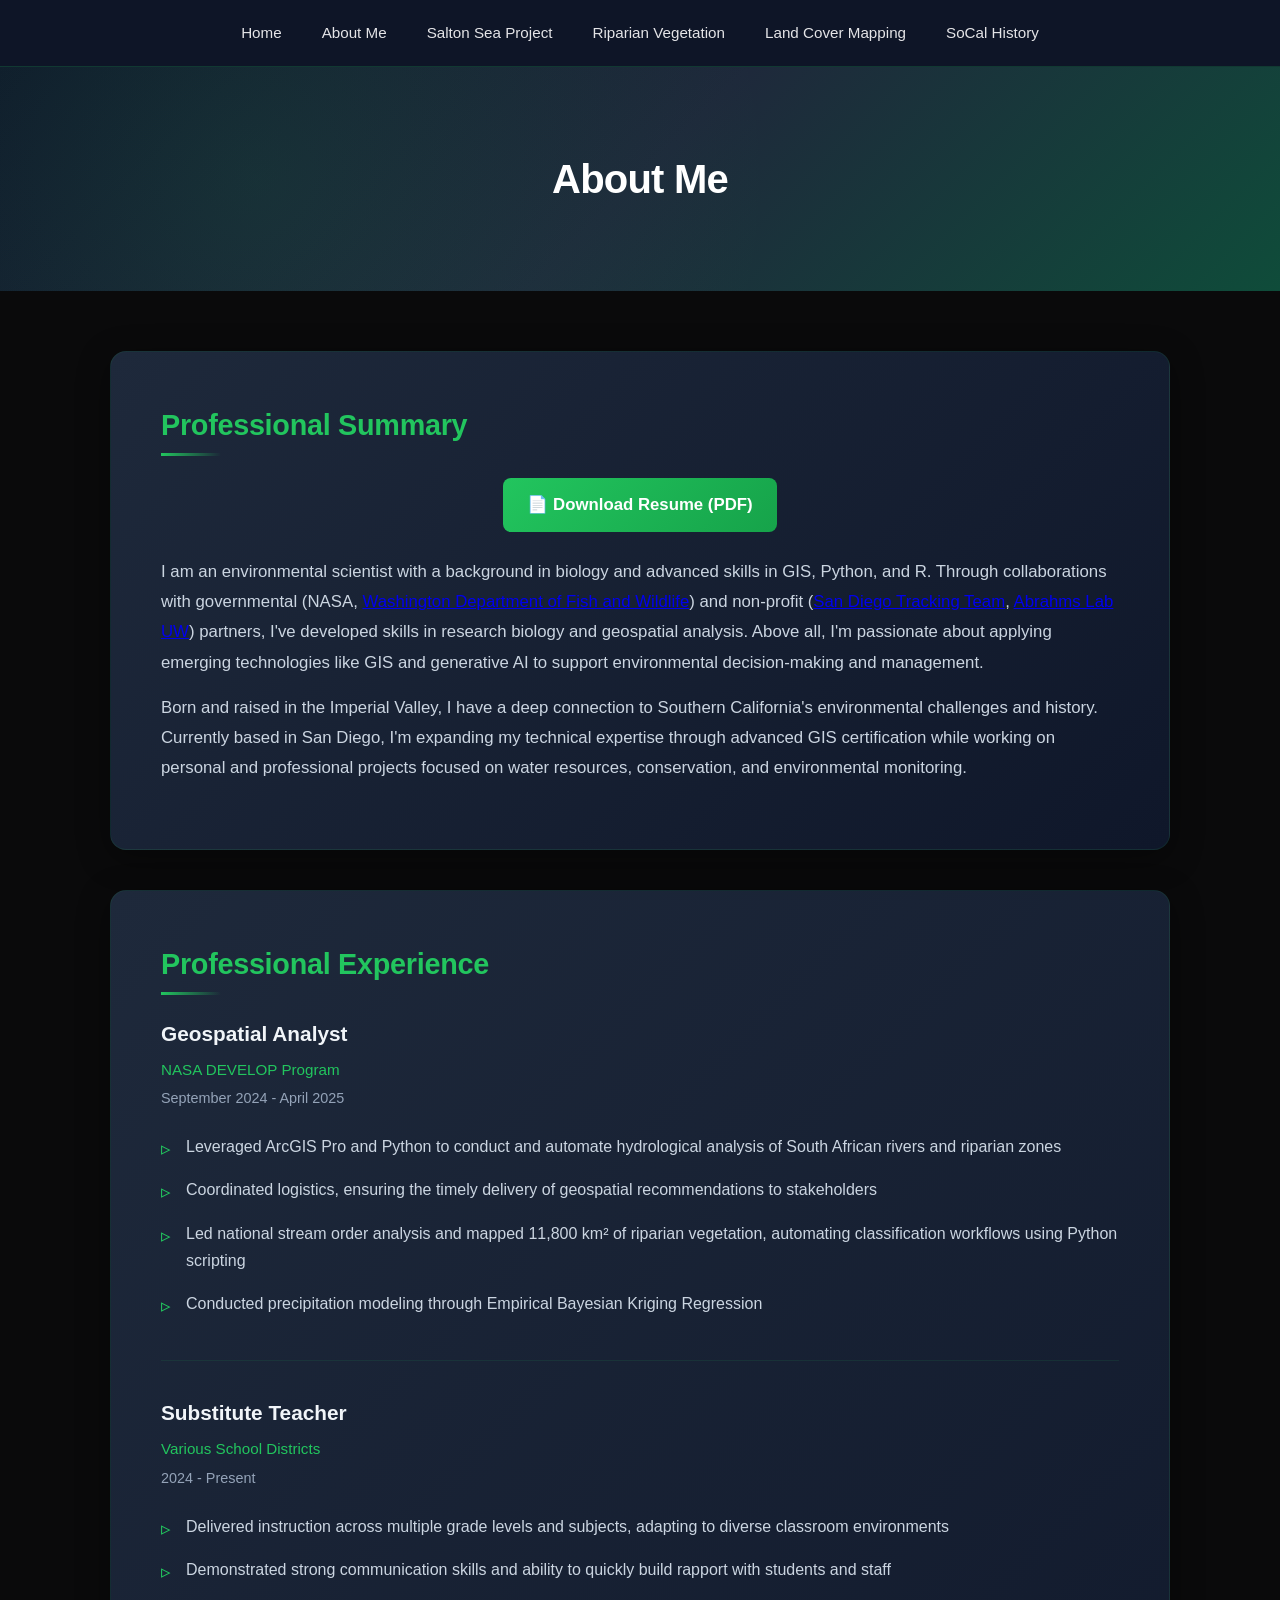
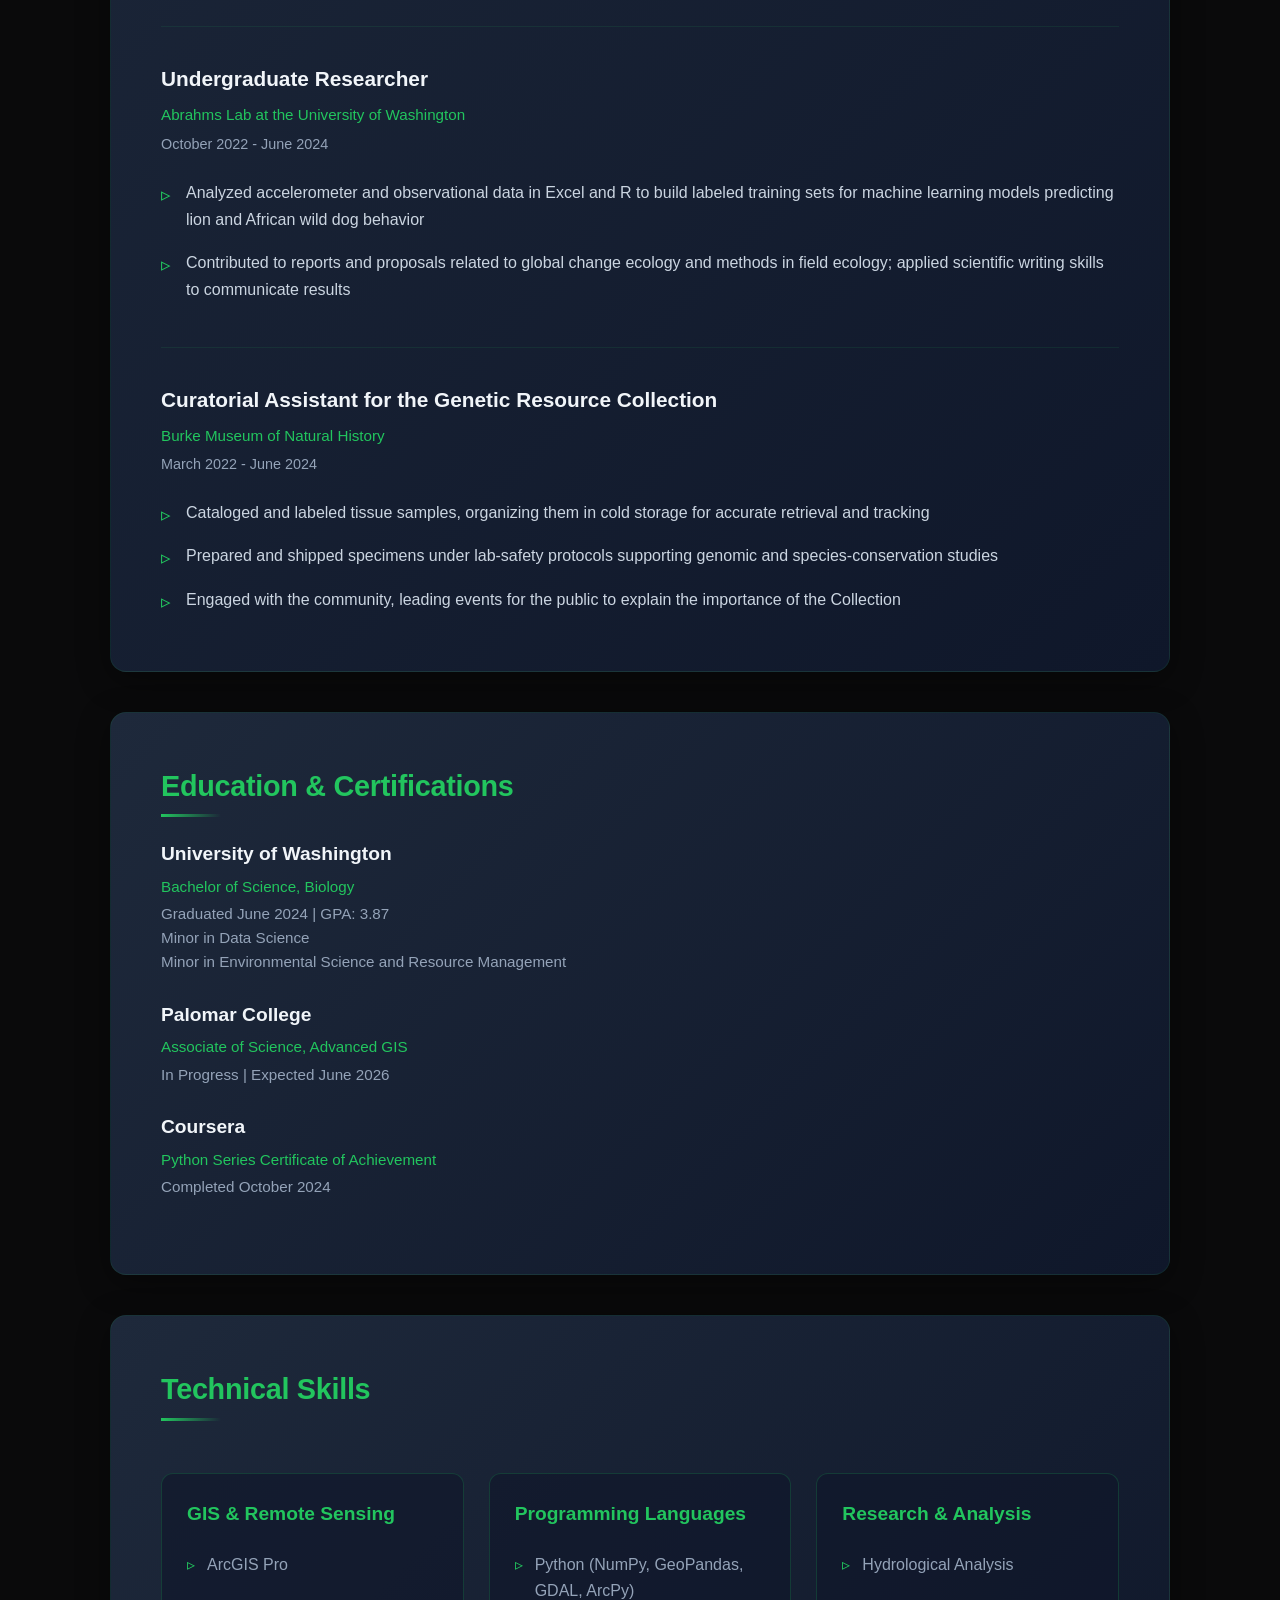
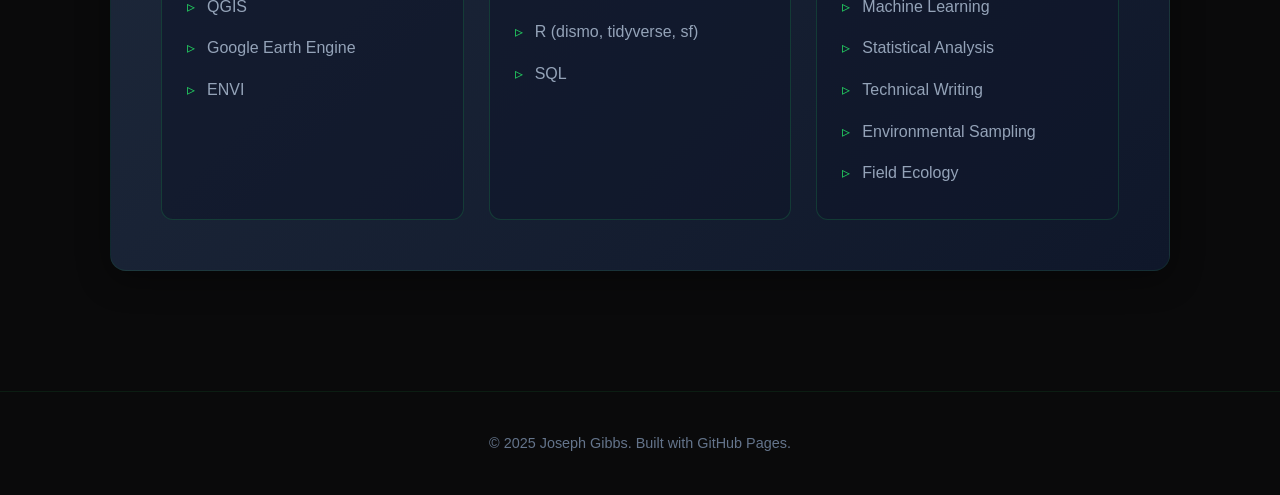
==== about.html @ f71d2dc6 "Update about.html" ====
<!DOCTYPE html>
<html lang="en">
<head>
    <meta charset="UTF-8">
    <meta name="viewport" content="width=device-width, initial-scale=1.0">
    <title>About - Joseph Gibbs</title>
    <style>
        * {
            margin: 0;
            padding: 0;
            box-sizing: border-box;
        }
        
        body {
            font-family: 'Inter', -apple-system, BlinkMacSystemFont, 'Segoe UI', Roboto, sans-serif;
            line-height: 1.6;
            color: #e4e4e7;
            background: #0a0a0b;
        }
        
        nav {
            background: rgba(15, 23, 42, 0.95);
            backdrop-filter: blur(10px);
            padding: 20px 0;
            position: sticky;
            top: 0;
            z-index: 100;
            border-bottom: 1px solid rgba(34, 197, 94, 0.2);
        }
        
        nav ul {
            list-style: none;
            display: flex;
            justify-content: center;
            flex-wrap: wrap;
            gap: 40px;
            padding: 0 20px;
        }
        
        nav a {
            color: #e4e4e7;
            text-decoration: none;
            font-weight: 500;
            font-size: 0.95em;
            transition: all 0.3s ease;
            position: relative;
        }
        
        nav a::after {
            content: '';
            position: absolute;
            bottom: -5px;
            left: 0;
            width: 0;
            height: 2px;
            background: #22c55e;
            transition: width 0.3s ease;
        }
        
        nav a:hover {
            color: #22c55e;
        }
        
        nav a:hover::after {
            width: 100%;
        }
        
        .page-header {
            background: linear-gradient(135deg, #0f172a 0%, #1e293b 50%, #0f4c3a 100%);
            color: white;
            padding: 80px 20px;
            text-align: center;
            position: relative;
            overflow: hidden;
        }
        
        .page-header::before {
            content: '';
            position: absolute;
            top: 0;
            left: 0;
            right: 0;
            bottom: 0;
            background: radial-gradient(circle at 20% 50%, rgba(34, 197, 94, 0.1) 0%, transparent 50%);
        }
        
        .page-header h1 {
            font-size: 2.5em;
            position: relative;
            font-weight: 700;
            letter-spacing: -0.02em;
        }
        
        .container {
            max-width: 1100px;
            margin: 0 auto;
            padding: 20px;
        }
        
        section {
            background: linear-gradient(135deg, #1e293b 0%, #0f172a 100%);
            margin: 40px 0;
            padding: 50px;
            border-radius: 16px;
            border: 1px solid rgba(34, 197, 94, 0.1);
            box-shadow: 0 8px 32px rgba(0, 0, 0, 0.4);
        }
        
        h2 {
            color: #22c55e;
            margin-bottom: 30px;
            font-size: 1.8em;
            font-weight: 700;
            letter-spacing: -0.01em;
            position: relative;
            display: inline-block;
        }
        
        h2::after {
            content: '';
            position: absolute;
            bottom: -8px;
            left: 0;
            width: 60px;
            height: 3px;
            background: linear-gradient(90deg, #22c55e, transparent);
        }
        
        section p {
            color: #cbd5e1;
            line-height: 1.8;
            font-size: 1.05em;
            margin-bottom: 15px;
        }
        
        .experience-item {
            margin-bottom: 35px;
            padding-bottom: 35px;
            border-bottom: 1px solid rgba(34, 197, 94, 0.1);
        }
        
        .experience-item:last-child {
            border-bottom: none;
            margin-bottom: 0;
            padding-bottom: 0;
        }
        
        .experience-item h3 {
            color: #f1f5f9;
            font-size: 1.3em;
            margin-bottom: 8px;
        }
        
        .experience-meta {
            color: #22c55e;
            font-size: 0.95em;
            margin-bottom: 5px;
            font-weight: 500;
        }
        
        .experience-date {
            color: #94a3b8;
            font-size: 0.9em;
            margin-bottom: 15px;
        }
        
        .experience-item ul {
            list-style: none;
            padding-left: 0;
        }
        
        .experience-item li {
            color: #cbd5e1;
            padding: 8px 0;
            padding-left: 25px;
            position: relative;
            line-height: 1.7;
        }
        
        .experience-item li::before {
            content: '▹';
            position: absolute;
            left: 0;
            color: #22c55e;
            font-size: 1.2em;
        }
        
        .skills-grid {
            display: grid;
            grid-template-columns: repeat(auto-fit, minmax(280px, 1fr));
            gap: 25px;
            margin-top: 30px;
        }
        
        .skill-category {
            background: rgba(15, 23, 42, 0.6);
            padding: 25px;
            border-radius: 12px;
            border: 1px solid rgba(34, 197, 94, 0.2);
            transition: all 0.3s ease;
        }
        
        .skill-category:hover {
            transform: translateY(-5px);
            border-color: rgba(34, 197, 94, 0.5);
            box-shadow: 0 8px 24px rgba(34, 197, 94, 0.15);
        }
        
        .skill-category h3 {
            color: #22c55e;
            margin-bottom: 15px;
            font-size: 1.2em;
            font-weight: 600;
        }
        
        .skill-category ul {
            list-style: none;
            padding-left: 0;
        }
        
        .skill-category li {
            padding: 8px 0;
            color: #94a3b8;
            position: relative;
            padding-left: 20px;
        }
        
        .skill-category li::before {
            content: '▹';
            position: absolute;
            left: 0;
            color: #22c55e;
        }
        
        .education-item {
            margin-bottom: 25px;
        }
        
        .education-item h3 {
            color: #f1f5f9;
            font-size: 1.2em;
            margin-bottom: 5px;
        }
        
        .education-meta {
            color: #22c55e;
            font-size: 0.95em;
            margin-bottom: 3px;
        }
        
        .education-details {
            color: #94a3b8;
            font-size: 0.95em;
            line-height: 1.6;
        }
        
        footer {
            text-align: center;
            padding: 40px;
            color: #64748b;
            font-size: 0.9em;
            border-top: 1px solid rgba(34, 197, 94, 0.1);
            margin-top: 60px;
        }
        
        @media (max-width: 768px) {
            .page-header h1 {
                font-size: 2em;
            }
            
            section {
                padding: 30px 25px;
            }
            
            .skills-grid {
                grid-template-columns: 1fr;
            }
            
            nav ul {
                gap: 20px;
            }
        }
    </style>
</head>
<body>
    <nav>
        <ul>
            <li><a href="index.html">Home</a></li>
            <li><a href="about.html">About Me</a></li>
            <li><a href="salton-sea.html">Salton Sea Project</a></li>
            <li><a href="riparian-vegetation.html">Riparian Vegetation</a></li>
            <li><a href="land-cover.html">Land Cover Mapping</a></li>
            <li><a href="socal-history.html">SoCal History</a></li>
        </ul>
    </nav>

    <div class="page-header">
        <h1>About Me</h1>
    </div>

    <div class="container">
      <section id="bio">
    <h2>Professional Summary</h2>
    <p style="text-align: center; margin-bottom: 25px;">
        <a href="JG_resume.pdf" download style="display: inline-flex; align-items: center; gap: 8px; background: linear-gradient(135deg, #22c55e, #16a34a); color: white; padding: 12px 24px; text-decoration: none; border-radius: 8px; font-weight: 600; transition: all 0.3s ease;">📄 Download Resume (PDF)</a>
    </p>
    <p>I am an environmental scientist with a background in biology and advanced skills in GIS, Python, and R. Through collaborations with governmental (NASA, <a href="https://wdfw.wa.gov/hunting/management/predator-prey-study" target="_blank">Washington Department of Fish and Wildlife</a>) and non-profit (<a href="https://www.sdtt.org/" target="_blank">San Diego Tracking Team</a>, <a href="https://www.abrahmslab.com/home" target="_blank">Abrahms Lab UW</a>) partners, I've developed skills in research biology and geospatial analysis. Above all, I'm passionate about applying emerging technologies like GIS and generative AI to support environmental decision-making and management.</p>
            <p>Born and raised in the Imperial Valley, I have a deep connection to Southern California's environmental challenges and history. Currently based in San Diego, I'm expanding my technical expertise through advanced GIS certification while working on personal and professional projects focused on water resources, conservation, and environmental monitoring.</p>
        </section>

        <section id="experience">
            <h2>Professional Experience</h2>
            
            <div class="experience-item">
                <h3>Geospatial Analyst</h3>
                <div class="experience-meta">NASA DEVELOP Program</div>
                <div class="experience-date">September 2024 - April 2025</div>
                <ul>
                    <li>Leveraged ArcGIS Pro and Python to conduct and automate hydrological analysis of South African rivers and riparian zones</li>
                    <li>Coordinated logistics, ensuring the timely delivery of geospatial recommendations to stakeholders</li>
                    <li>Led national stream order analysis and mapped 11,800 km² of riparian vegetation, automating classification workflows using Python scripting</li>
                    <li>Conducted precipitation modeling through Empirical Bayesian Kriging Regression</li>
                </ul>
            </div>

            <div class="experience-item">
                <h3>Substitute Teacher</h3>
                <div class="experience-meta">Various School Districts</div>
                <div class="experience-date">2024 - Present</div>
                <ul>
                    <li>Delivered instruction across multiple grade levels and subjects, adapting to diverse classroom environments</li>
                    <li>Demonstrated strong communication skills and ability to quickly build rapport with students and staff</li>
                </ul>
            </div>

            <div class="experience-item">
                <h3>Undergraduate Researcher</h3>
                <div class="experience-meta">Abrahms Lab at the University of Washington</div>
                <div class="experience-date">October 2022 - June 2024</div>
                <ul>
                    <li>Analyzed accelerometer and observational data in Excel and R to build labeled training sets for machine learning models predicting lion and African wild dog behavior</li>
                    <li>Contributed to reports and proposals related to global change ecology and methods in field ecology; applied scientific writing skills to communicate results</li>
                </ul>
            </div>

            <div class="experience-item">
                <h3>Curatorial Assistant for the Genetic Resource Collection</h3>
                <div class="experience-meta">Burke Museum of Natural History</div>
                <div class="experience-date">March 2022 - June 2024</div>
                <ul>
                    <li>Cataloged and labeled tissue samples, organizing them in cold storage for accurate retrieval and tracking</li>
                    <li>Prepared and shipped specimens under lab-safety protocols supporting genomic and species-conservation studies</li>
                    <li>Engaged with the community, leading events for the public to explain the importance of the Collection</li>
                </ul>
            </div>
        </section>

        <section id="education">
            <h2>Education & Certifications</h2>
            
            <div class="education-item">
                <h3>University of Washington</h3>
                <div class="education-meta">Bachelor of Science, Biology</div>
                <div class="education-details">Graduated June 2024 | GPA: 3.87<br>
                Minor in Data Science<br>
                Minor in Environmental Science and Resource Management</div>
            </div>

            <div class="education-item">
                <h3>Palomar College</h3>
                <div class="education-meta">Associate of Science, Advanced GIS</div>
                <div class="education-details">In Progress | Expected June 2026</div>
            </div>

            <div class="education-item">
                <h3>Coursera</h3>
                <div class="education-meta">Python Series Certificate of Achievement</div>
                <div class="education-details">Completed October 2024</div>
            </div>
        </section>

        <section id="skills">
            <h2>Technical Skills</h2>
            <div class="skills-grid">
                <div class="skill-category">
                    <h3>GIS & Remote Sensing</h3>
                    <ul>
                        <li>ArcGIS Pro</li>
                        <li>QGIS</li>
                        <li>Google Earth Engine</li>
                        <li>ENVI</li>
                    </ul>
                </div>
                <div class="skill-category">
                    <h3>Programming Languages</h3>
                    <ul>
                        <li>Python (NumPy, GeoPandas, GDAL, ArcPy)</li>
                        <li>R (dismo, tidyverse, sf)</li>
                        <li>SQL</li>
                    </ul>
                </div>
                <div class="skill-category">
                    <h3>Research & Analysis</h3>
                    <ul>
                        <li>Hydrological Analysis</li>
                        <li>Machine Learning</li>
                        <li>Statistical Analysis</li>
                        <li>Technical Writing</li>
                        <li>Environmental Sampling</li>
                        <li>Field Ecology</li>
                    </ul>
                </div>
            </div>
        </section>
    </div>

    <footer>
        <p>&copy; 2025 Joseph Gibbs. Built with GitHub Pages.</p>
    </footer>
</body>
</html>
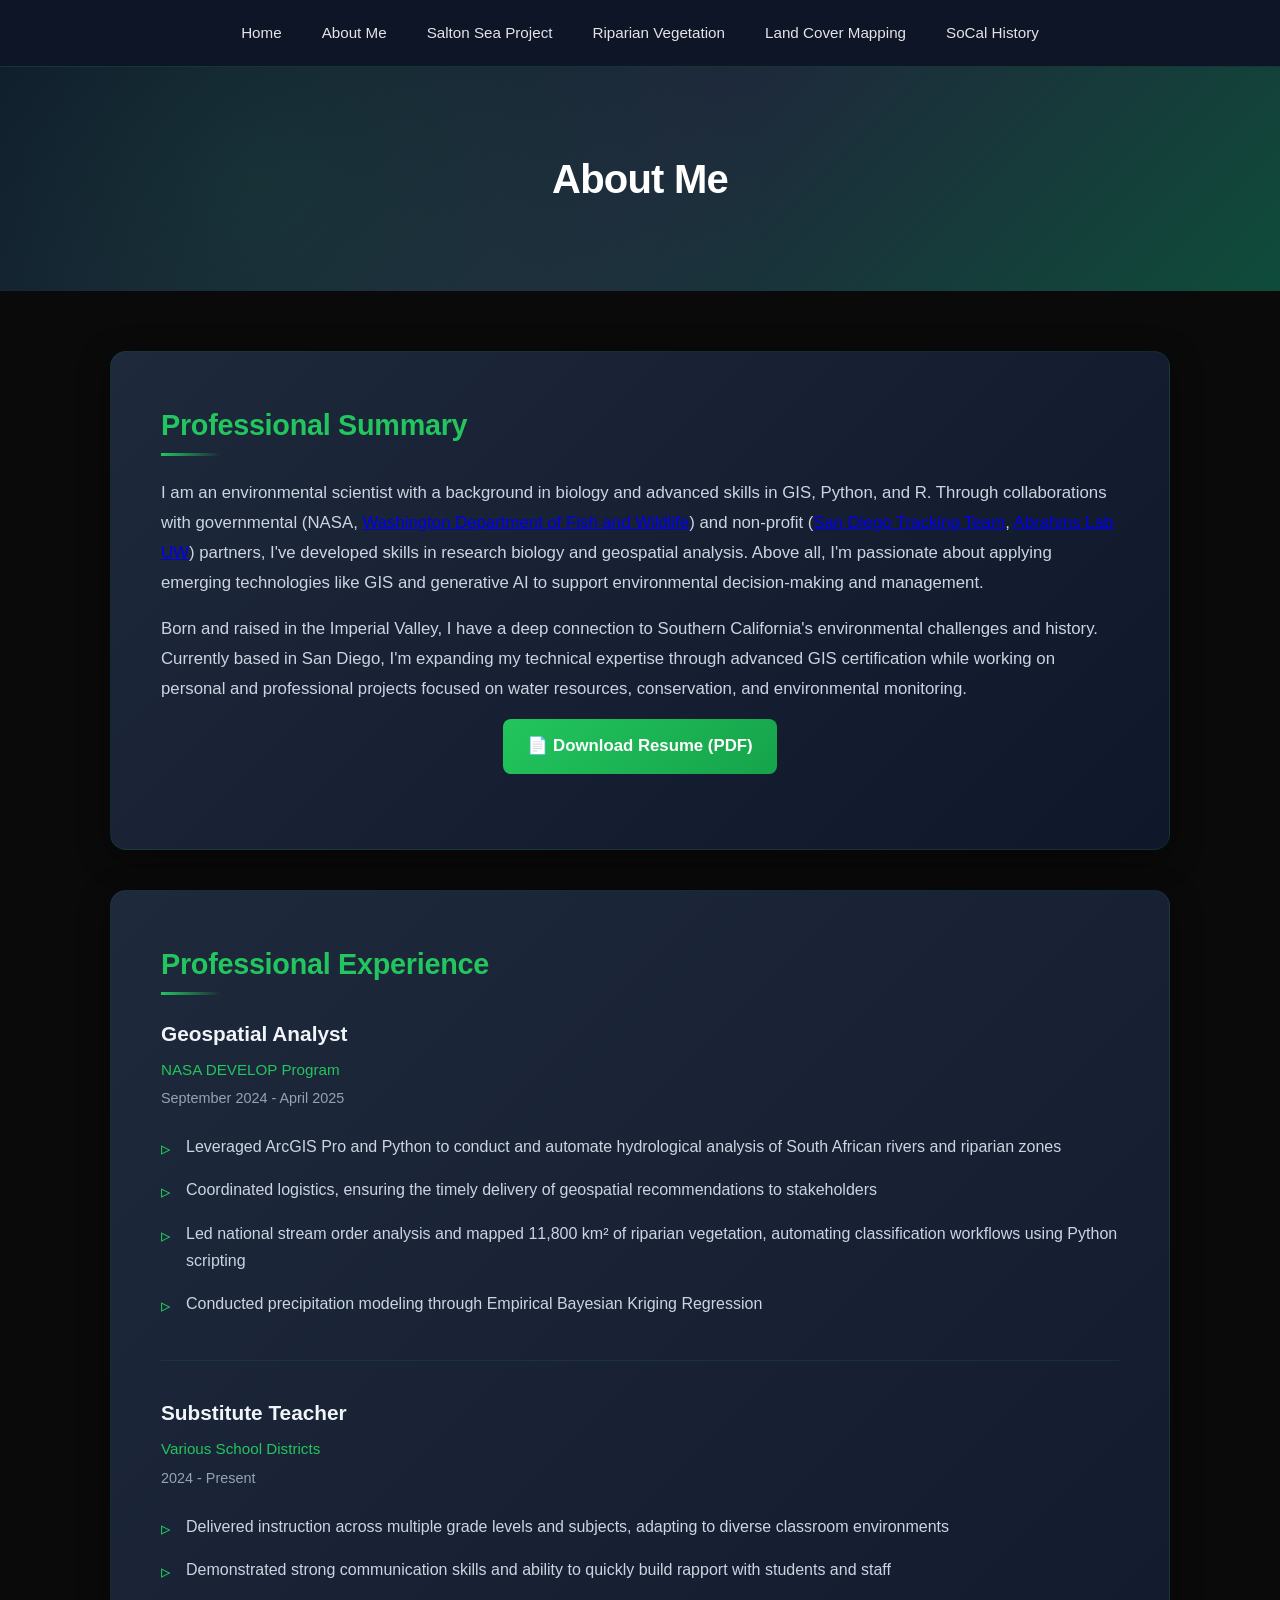
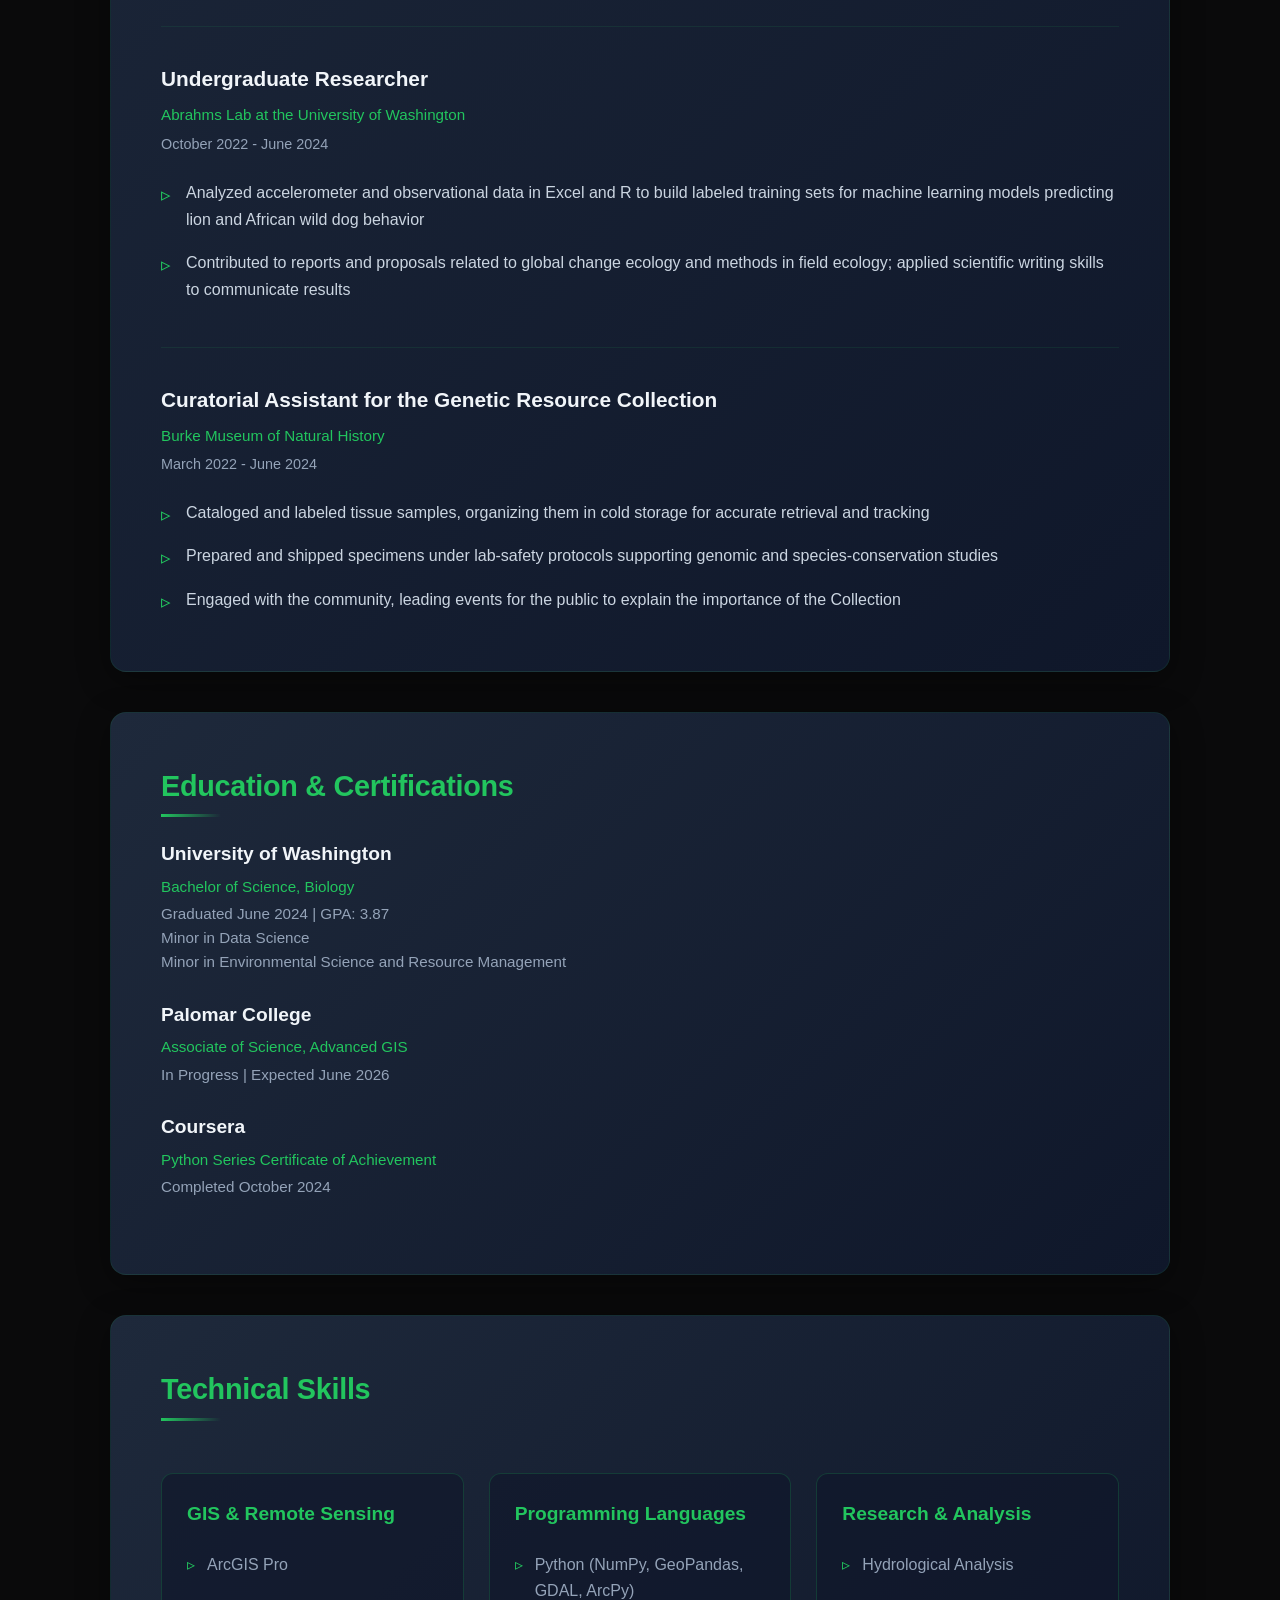
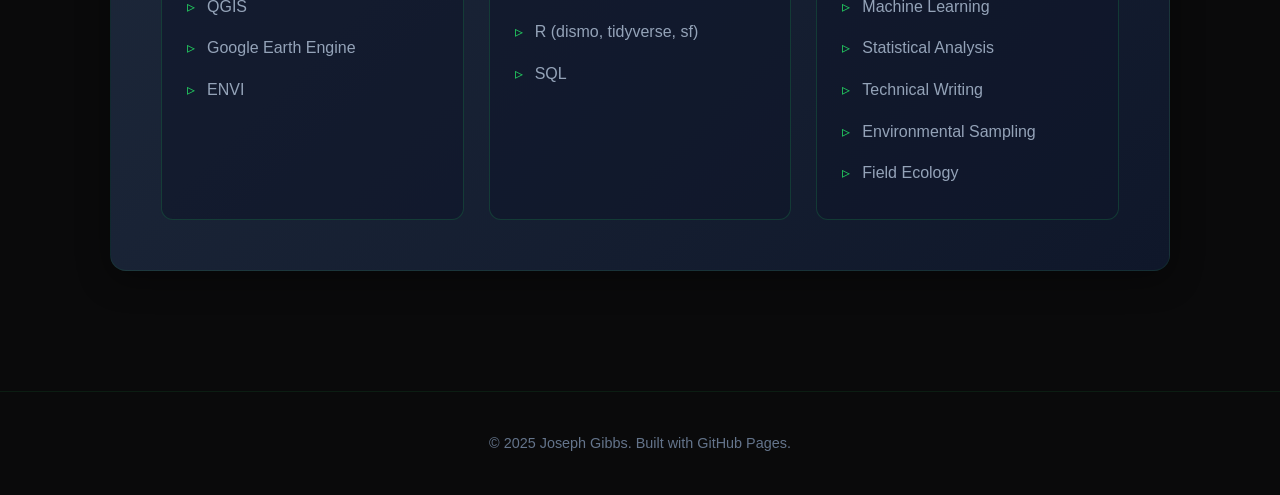
==== commit 285e9ea6: "Update about.html" ====
--- a/about.html
+++ b/about.html
@@ -301,12 +301,13 @@
     <div class="container">
       <section id="bio">
     <h2>Professional Summary</h2>
+    <p>I am an environmental scientist with a background in biology and advanced skills in GIS, Python, and R. Through collaborations with governmental (NASA, <a href="https://wdfw.wa.gov/hunting/management/predator-prey-study" target="_blank">Washington Department of Fish and Wildlife</a>) and non-profit (<a href="https://www.sdtt.org/" target="_blank">San Diego Tracking Team</a>, <a href="https://www.abrahmslab.com/home" target="_blank">Abrahms Lab UW</a>) partners, I've developed skills in research biology and geospatial analysis. Above all, I'm passionate about applying emerging technologies like GIS and generative AI to support environmental decision-making and management.</p>
+            <p>Born and raised in the Imperial Valley, I have a deep connection to Southern California's environmental challenges and history. Currently based in San Diego, I'm expanding my technical expertise through advanced GIS certification while working on personal and professional projects focused on water resources, conservation, and environmental monitoring.</p>
     <p style="text-align: center; margin-bottom: 25px;">
         <a href="JG_resume.pdf" download style="display: inline-flex; align-items: center; gap: 8px; background: linear-gradient(135deg, #22c55e, #16a34a); color: white; padding: 12px 24px; text-decoration: none; border-radius: 8px; font-weight: 600; transition: all 0.3s ease;">📄 Download Resume (PDF)</a>
-    </p>
-    <p>I am an environmental scientist with a background in biology and advanced skills in GIS, Python, and R. Through collaborations with governmental (NASA, <a href="https://wdfw.wa.gov/hunting/management/predator-prey-study" target="_blank">Washington Department of Fish and Wildlife</a>) and non-profit (<a href="https://www.sdtt.org/" target="_blank">San Diego Tracking Team</a>, <a href="https://www.abrahmslab.com/home" target="_blank">Abrahms Lab UW</a>) partners, I've developed skills in research biology and geospatial analysis. Above all, I'm passionate about applying emerging technologies like GIS and generative AI to support environmental decision-making and management.</p>
-            <p>Born and raised in the Imperial Valley, I have a deep connection to Southern California's environmental challenges and history. Currently based in San Diego, I'm expanding my technical expertise through advanced GIS certification while working on personal and professional projects focused on water resources, conservation, and environmental monitoring.</p>
-        </section>
+    </p>  
+      
+      </section>
 
         <section id="experience">
             <h2>Professional Experience</h2>
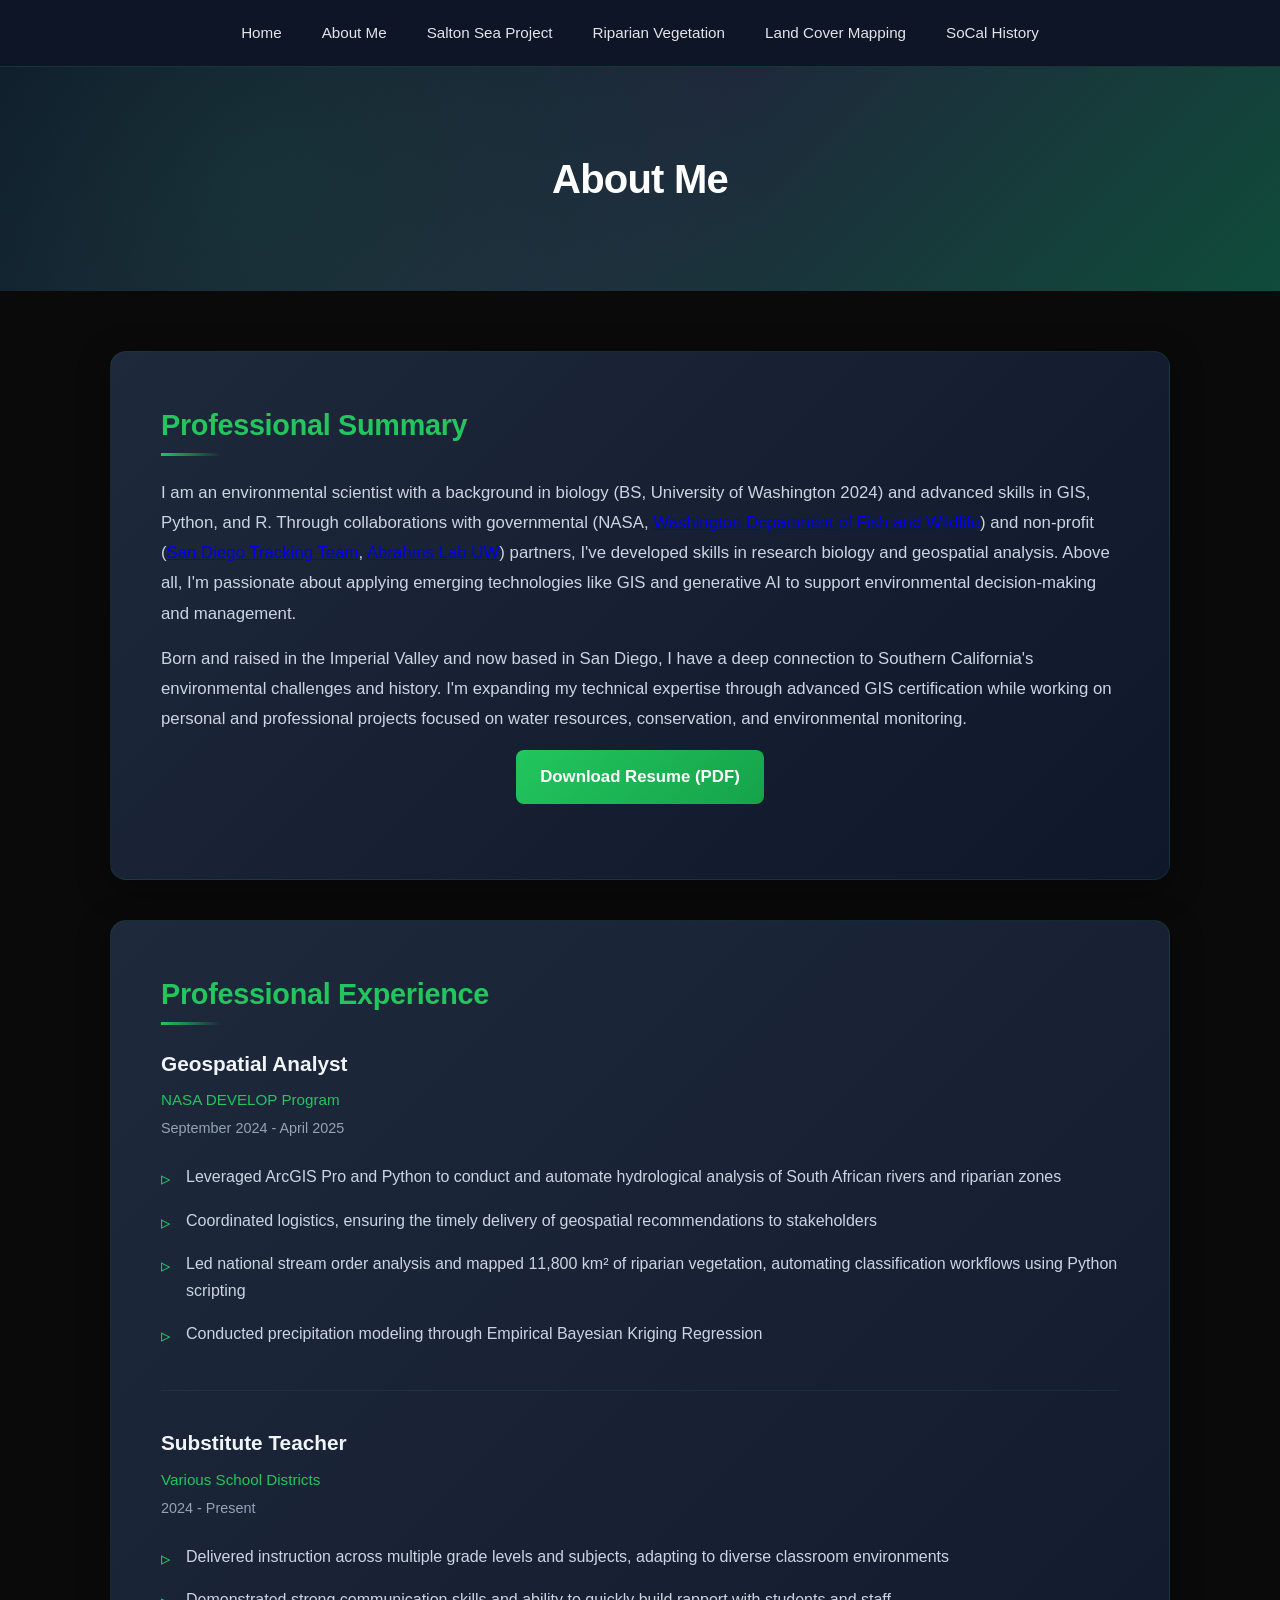
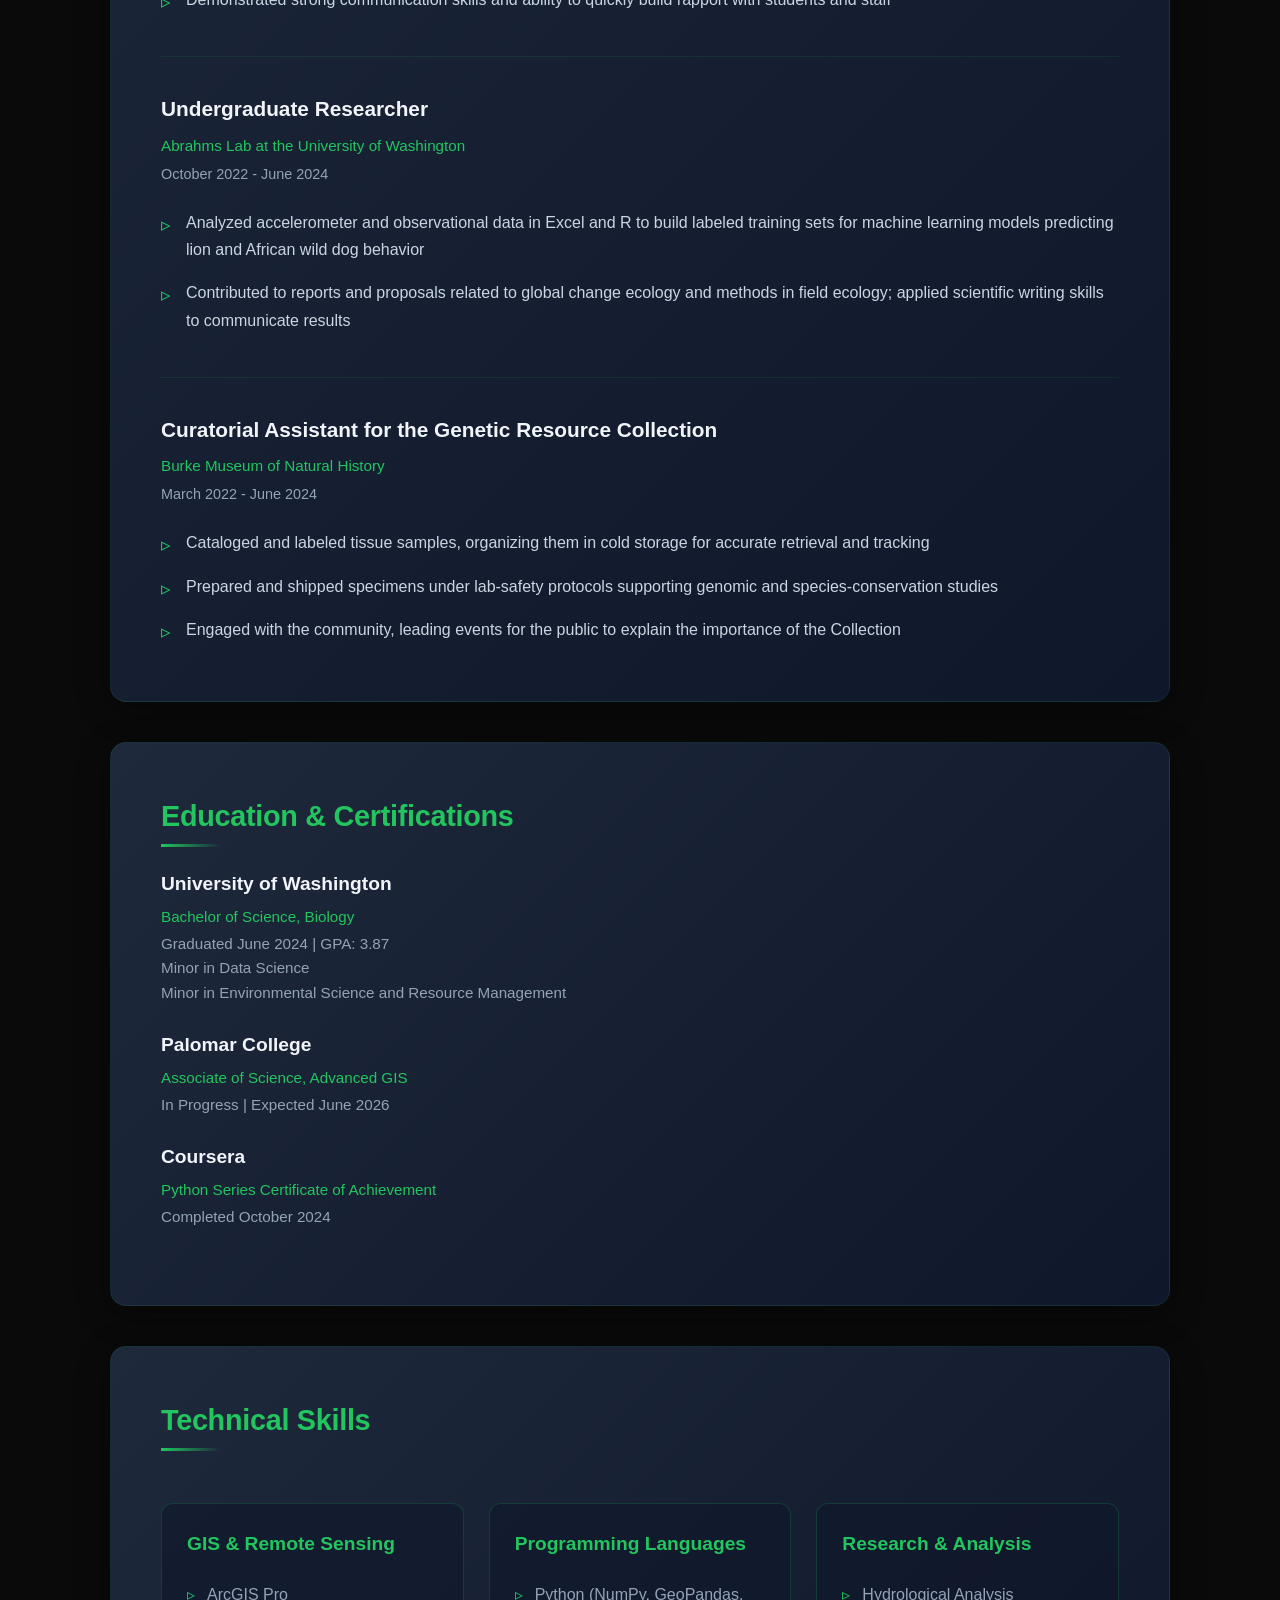
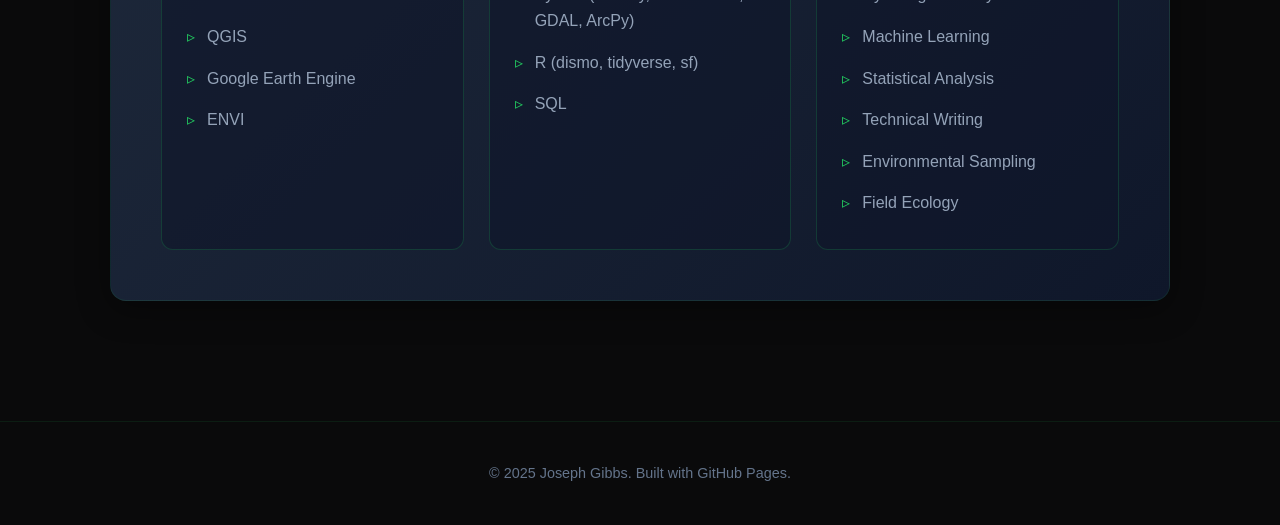
==== commit b5a8ecc7: "Update bio and resume download link text" ====
--- a/about.html
+++ b/about.html
@@ -301,10 +301,10 @@
     <div class="container">
       <section id="bio">
     <h2>Professional Summary</h2>
-    <p>I am an environmental scientist with a background in biology and advanced skills in GIS, Python, and R. Through collaborations with governmental (NASA, <a href="https://wdfw.wa.gov/hunting/management/predator-prey-study" target="_blank">Washington Department of Fish and Wildlife</a>) and non-profit (<a href="https://www.sdtt.org/" target="_blank">San Diego Tracking Team</a>, <a href="https://www.abrahmslab.com/home" target="_blank">Abrahms Lab UW</a>) partners, I've developed skills in research biology and geospatial analysis. Above all, I'm passionate about applying emerging technologies like GIS and generative AI to support environmental decision-making and management.</p>
-            <p>Born and raised in the Imperial Valley, I have a deep connection to Southern California's environmental challenges and history. Currently based in San Diego, I'm expanding my technical expertise through advanced GIS certification while working on personal and professional projects focused on water resources, conservation, and environmental monitoring.</p>
+    <p>I am an environmental scientist with a background in biology (BS, University of Washington 2024) and advanced skills in GIS, Python, and R. Through collaborations with governmental (NASA, <a href="https://wdfw.wa.gov/hunting/management/predator-prey-study" target="_blank">Washington Department of Fish and Wildlife</a>) and non-profit (<a href="https://www.sdtt.org/" target="_blank">San Diego Tracking Team</a>, <a href="https://www.abrahmslab.com/home" target="_blank">Abrahms Lab UW</a>) partners, I've developed skills in research biology and geospatial analysis. Above all, I'm passionate about applying emerging technologies like GIS and generative AI to support environmental decision-making and management.</p>
+            <p>Born and raised in the Imperial Valley and now based in San Diego, I have a deep connection to Southern California's environmental challenges and history. I'm expanding my technical expertise through advanced GIS certification while working on personal and professional projects focused on water resources, conservation, and environmental monitoring.</p>
     <p style="text-align: center; margin-bottom: 25px;">
-        <a href="JG_resume.pdf" download style="display: inline-flex; align-items: center; gap: 8px; background: linear-gradient(135deg, #22c55e, #16a34a); color: white; padding: 12px 24px; text-decoration: none; border-radius: 8px; font-weight: 600; transition: all 0.3s ease;">📄 Download Resume (PDF)</a>
+        <a href="JG_resume.pdf" download style="display: inline-flex; align-items: center; gap: 8px; background: linear-gradient(135deg, #22c55e, #16a34a); color: white; padding: 12px 24px; text-decoration: none; border-radius: 8px; font-weight: 600; transition: all 0.3s ease;">Download Resume (PDF)</a>
     </p>  
       
       </section>
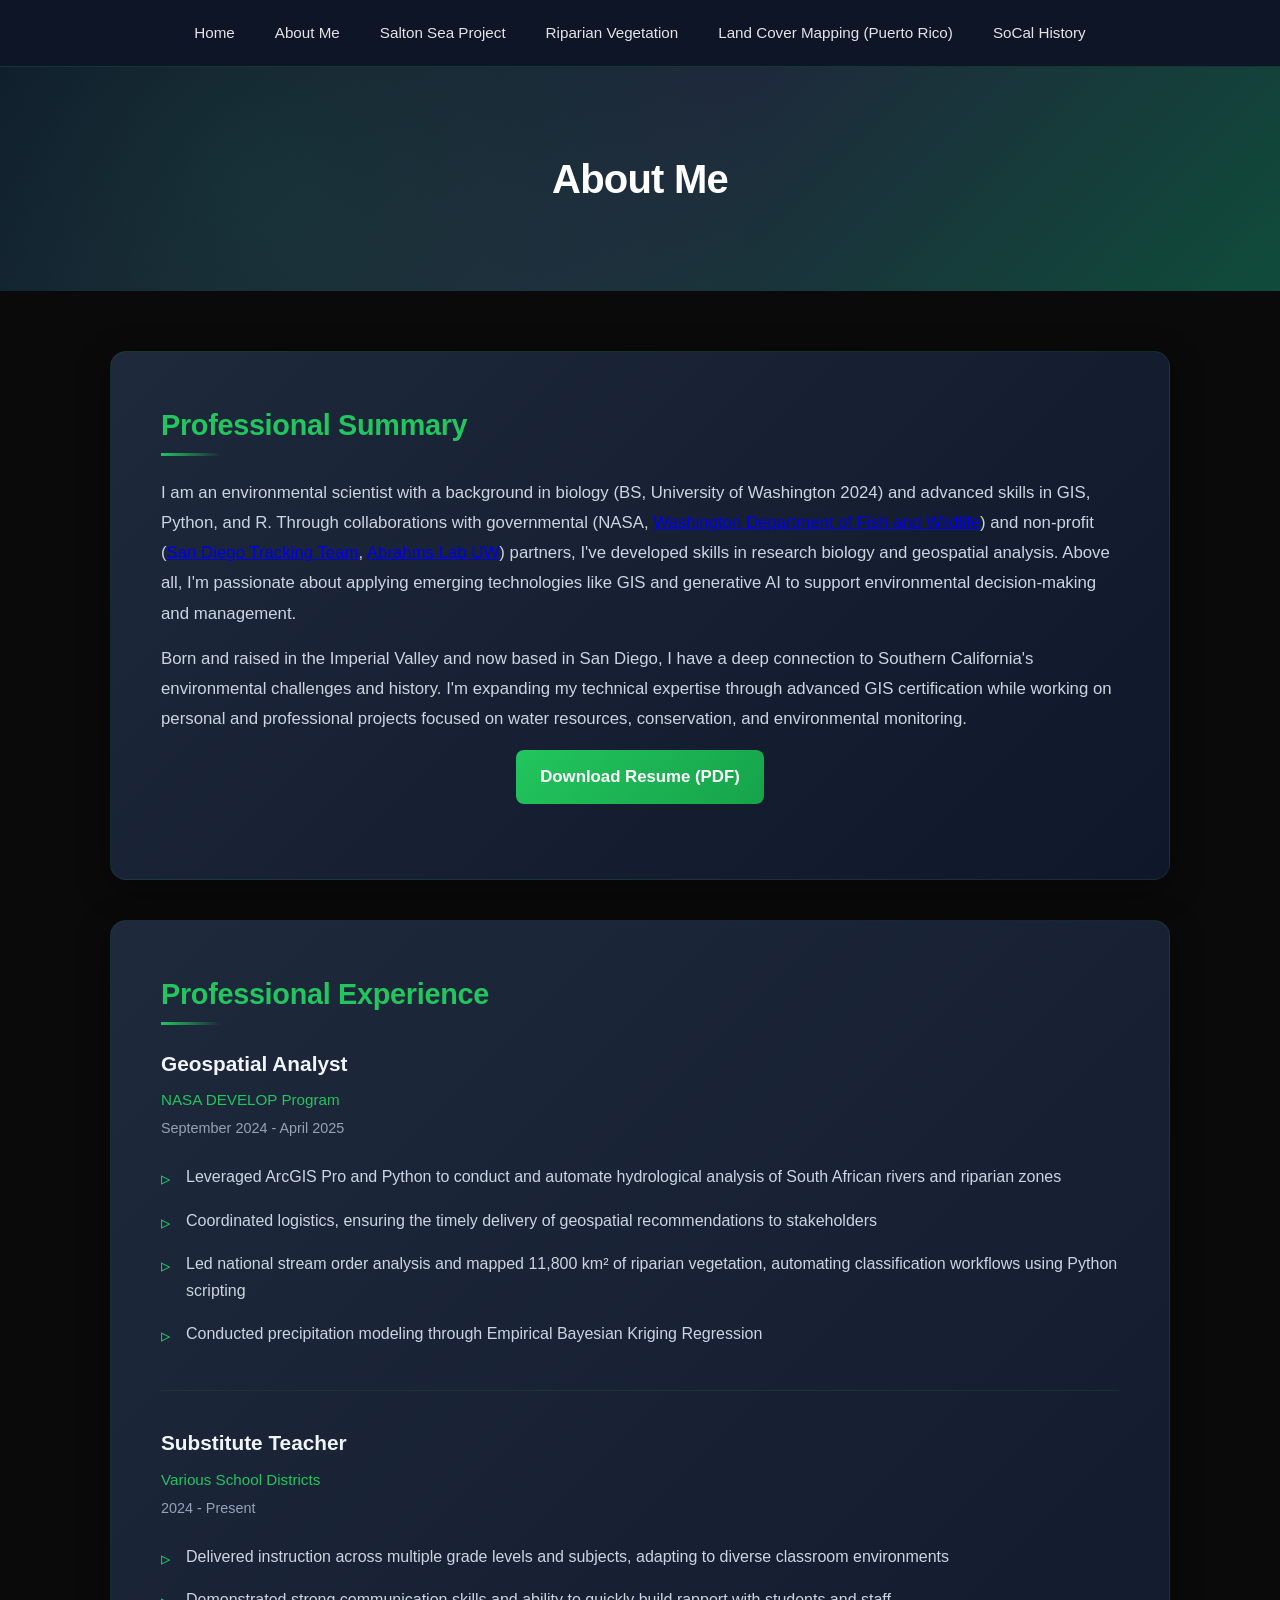
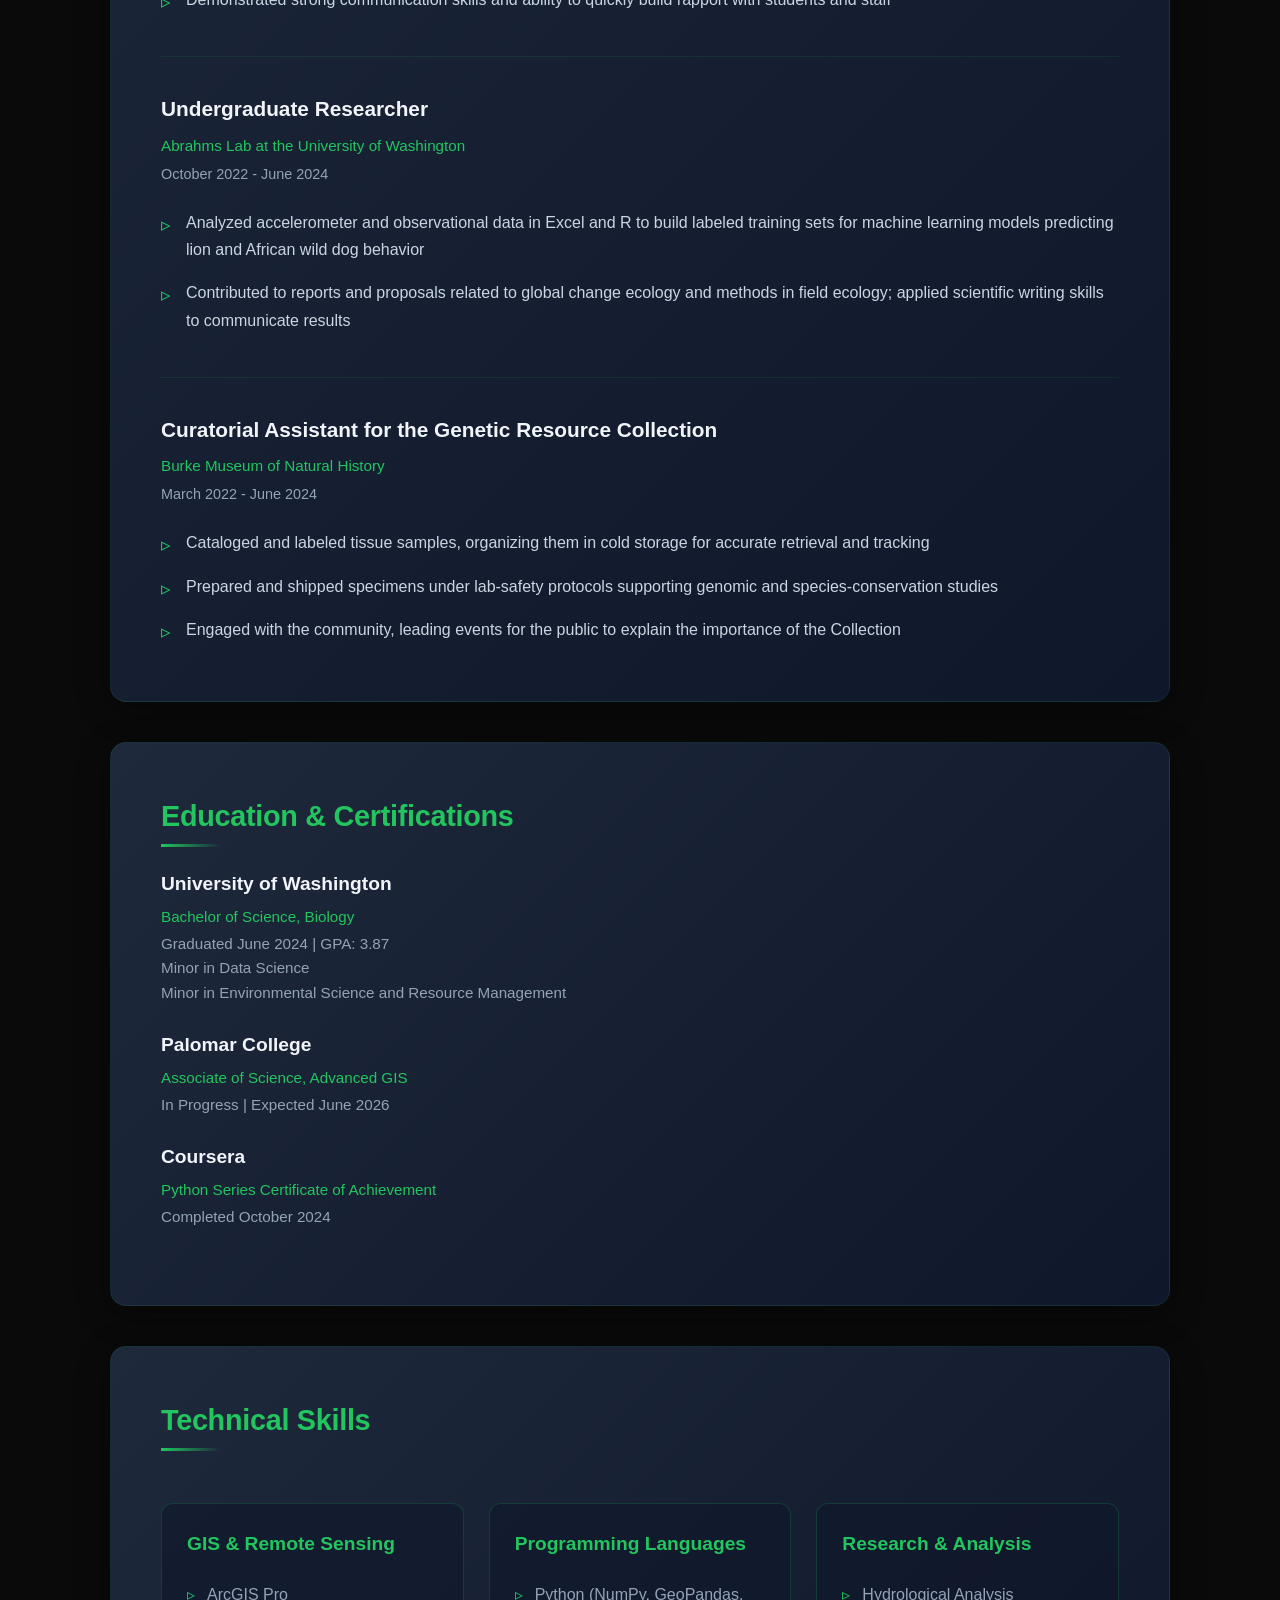
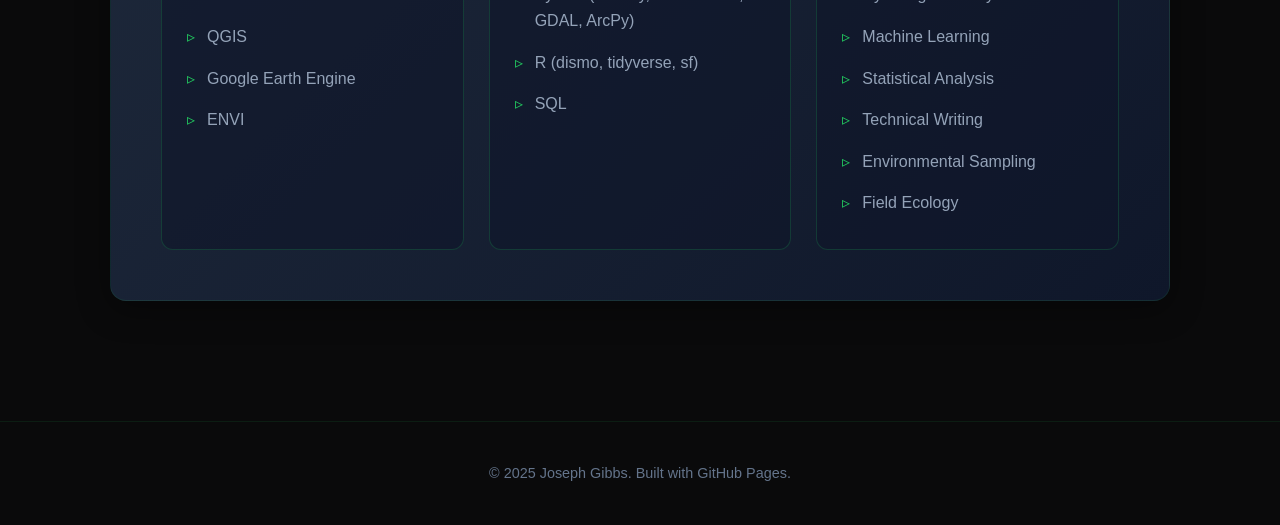
==== commit f3b9e2fe: "Update Land Cover Mapping link to external resource" ====
--- a/about.html
+++ b/about.html
@@ -289,7 +289,7 @@
             <li><a href="about.html">About Me</a></li>
             <li><a href="salton-sea.html">Salton Sea Project</a></li>
             <li><a href="riparian-vegetation.html">Riparian Vegetation</a></li>
-            <li><a href="land-cover.html">Land Cover Mapping</a></li>
+            <li><a href="https://arcg.is/0XiqeW1">Land Cover Mapping (Puerto Rico)</a></li>
             <li><a href="socal-history.html">SoCal History</a></li>
         </ul>
     </nav>
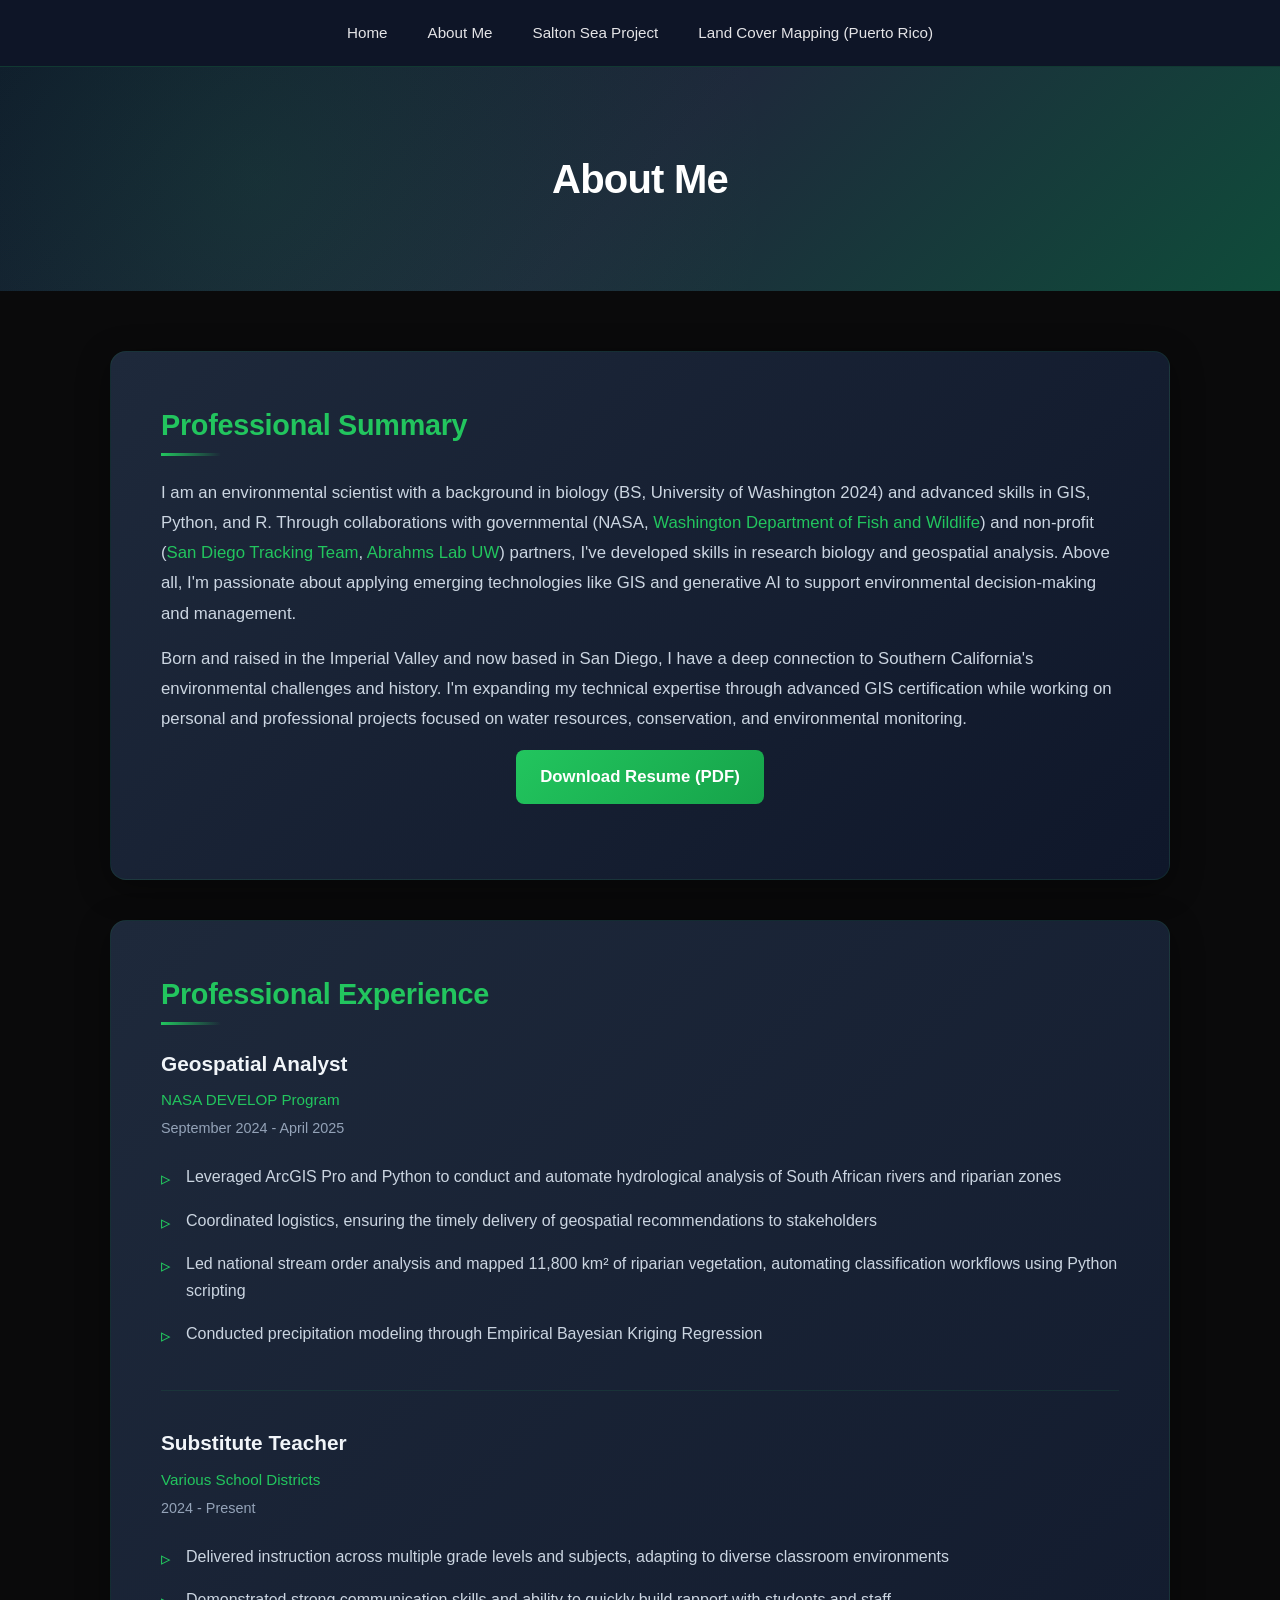
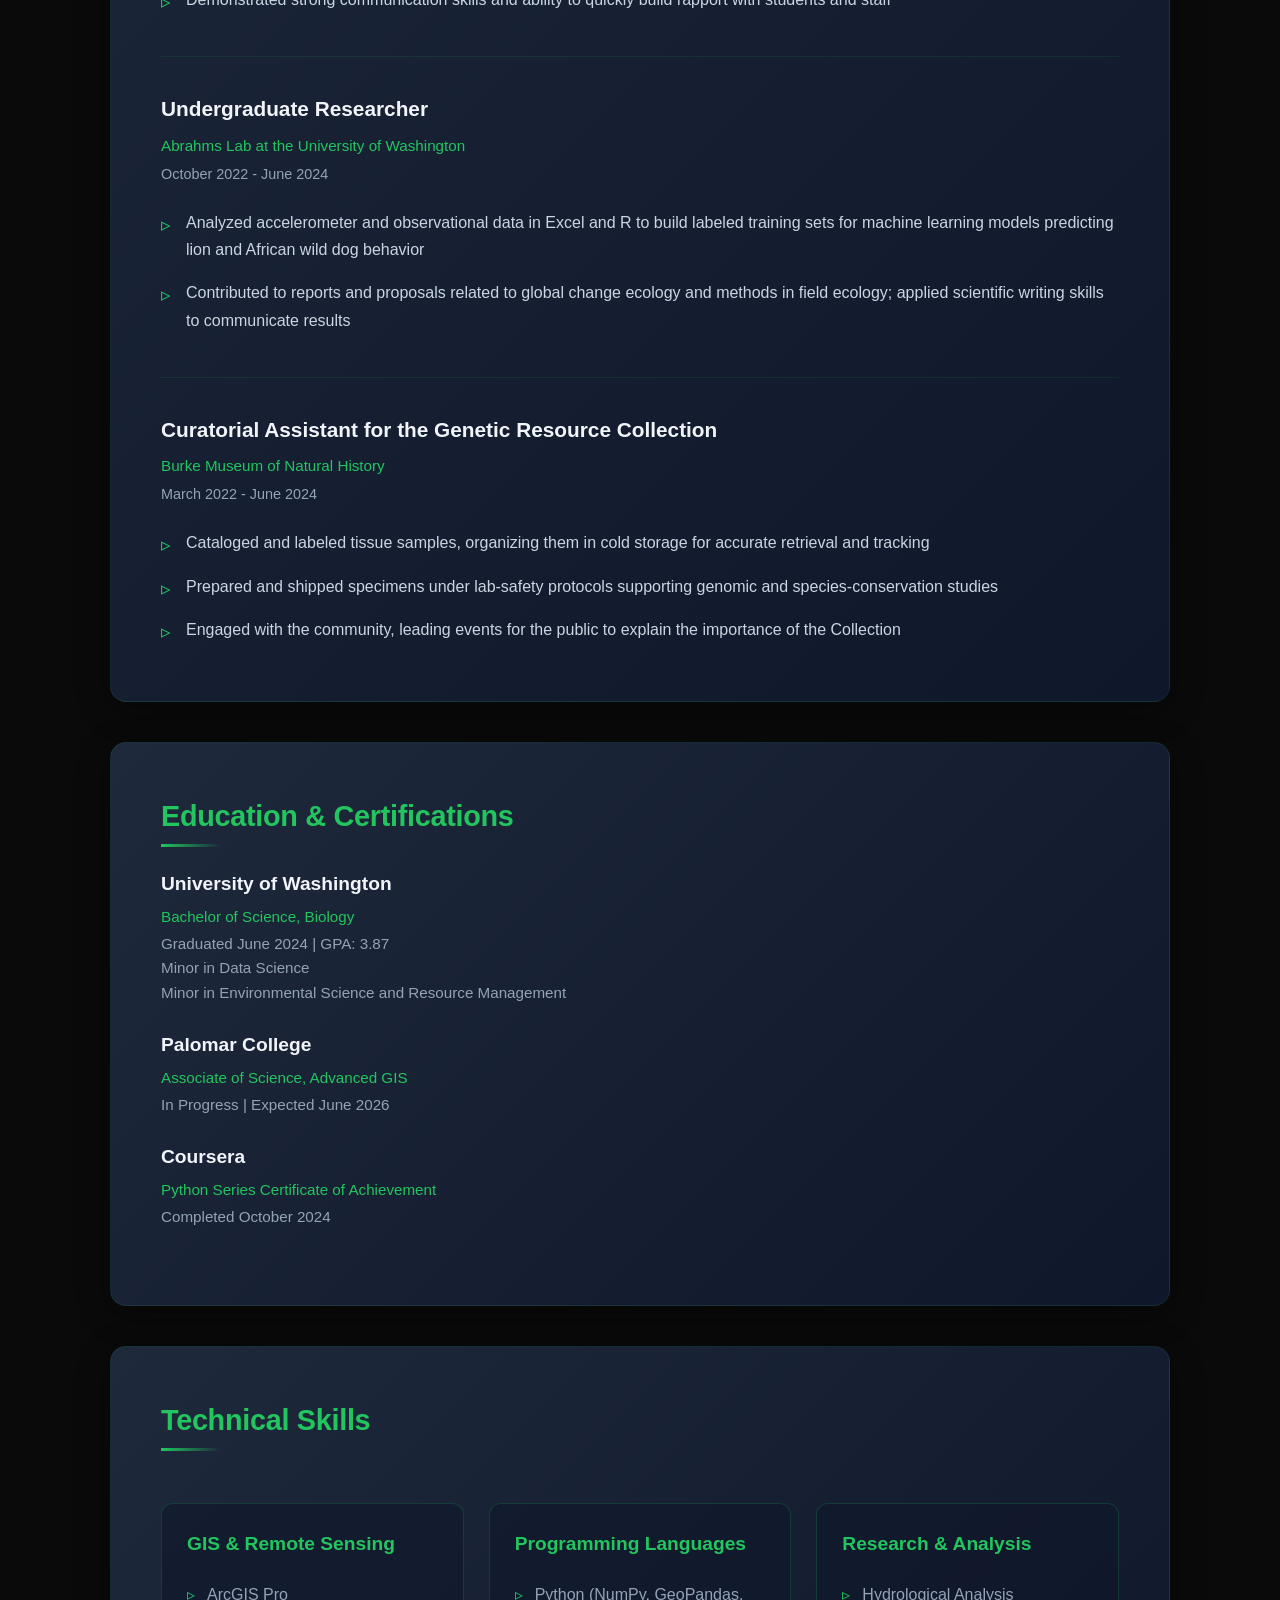
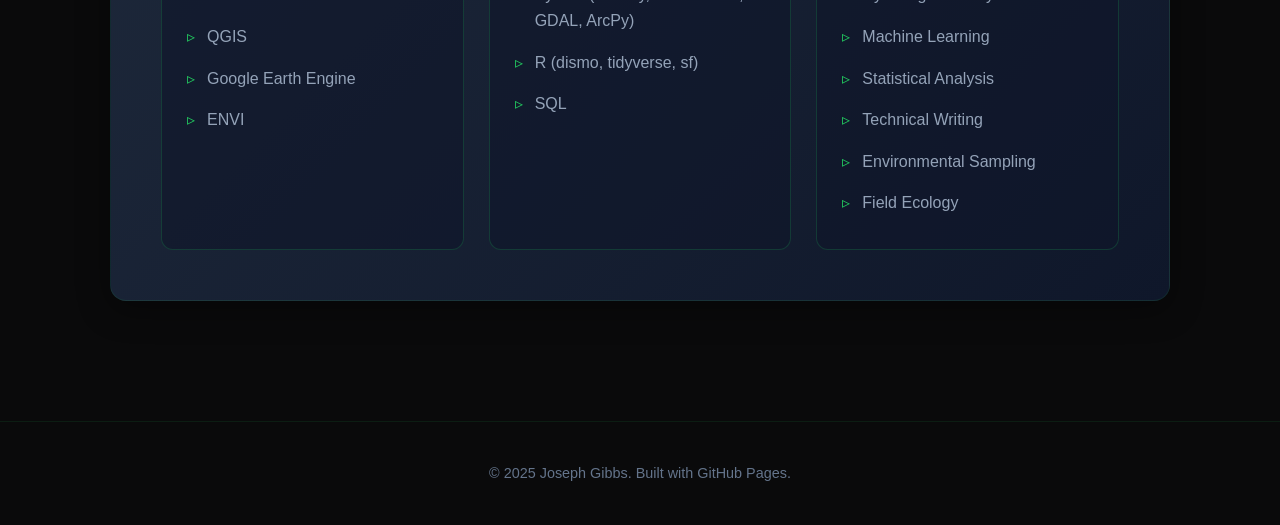
==== commit cd073de5: "Modify navigation links in about.html Updated navigation links to open in a new tab and removed some" ====
--- a/about.html
+++ b/about.html
@@ -131,6 +131,17 @@
             line-height: 1.8;
             font-size: 1.05em;
             margin-bottom: 15px;
+        }
+
+        section a {
+            color: #22c55e;
+            text-decoration: none;
+            transition: color 0.3s ease;
+        }
+
+        section a:hover {
+            color: #16a34a;
+            text-decoration: underline;
         }
         
         .experience-item {
@@ -287,10 +298,8 @@
         <ul>
             <li><a href="index.html">Home</a></li>
             <li><a href="about.html">About Me</a></li>
-            <li><a href="salton-sea.html">Salton Sea Project</a></li>
-            <li><a href="riparian-vegetation.html">Riparian Vegetation</a></li>
-            <li><a href="https://arcg.is/0XiqeW1">Land Cover Mapping (Puerto Rico)</a></li>
-            <li><a href="socal-history.html">SoCal History</a></li>
+            <li><a href="https://arcg.is/1jDjmK0" target="_blank">Salton Sea Project</a></li>
+            <li><a href="https://arcg.is/0XiqeW1" target="_blank">Land Cover Mapping (Puerto Rico)</a></li>
         </ul>
     </nav>
 
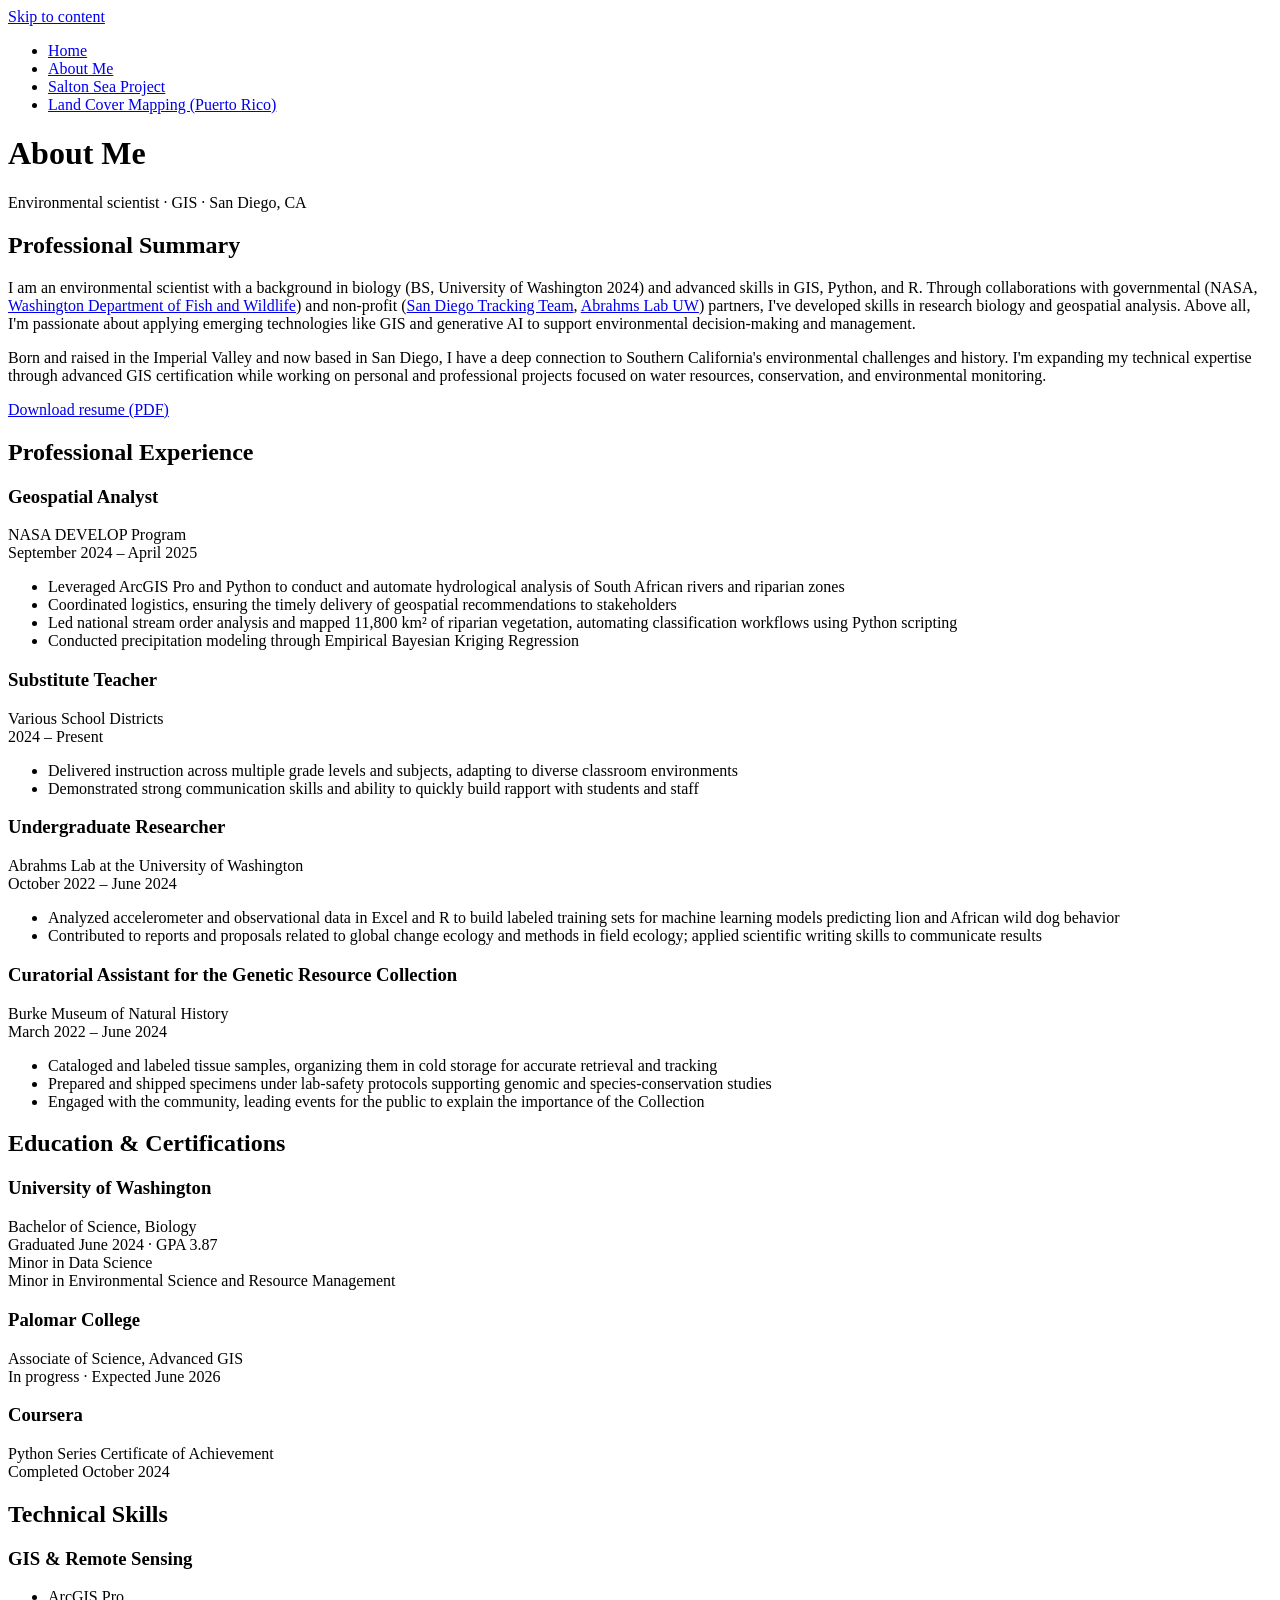
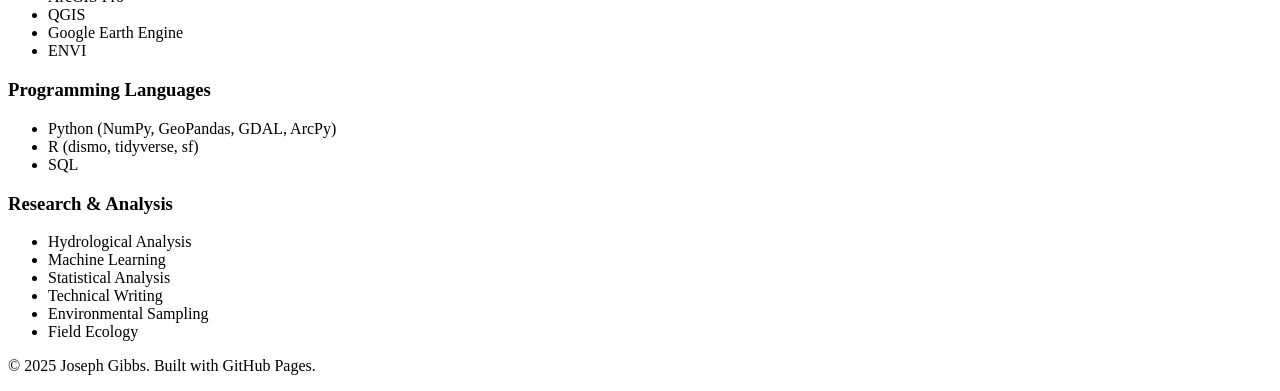
==== commit 0085a90b: "Refactor about.html for SEO and accessibility Updated the title and added meta tags for SEO and acce" ====
--- a/about.html
+++ b/about.html
@@ -3,389 +3,110 @@
 <head>
     <meta charset="UTF-8">
     <meta name="viewport" content="width=device-width, initial-scale=1.0">
-    <title>About - Joseph Gibbs</title>
-    <style>
-        * {
-            margin: 0;
-            padding: 0;
-            box-sizing: border-box;
-        }
-        
-        body {
-            font-family: 'Inter', -apple-system, BlinkMacSystemFont, 'Segoe UI', Roboto, sans-serif;
-            line-height: 1.6;
-            color: #e4e4e7;
-            background: #0a0a0b;
-        }
-        
-        nav {
-            background: rgba(15, 23, 42, 0.95);
-            backdrop-filter: blur(10px);
-            padding: 20px 0;
-            position: sticky;
-            top: 0;
-            z-index: 100;
-            border-bottom: 1px solid rgba(34, 197, 94, 0.2);
-        }
-        
-        nav ul {
-            list-style: none;
-            display: flex;
-            justify-content: center;
-            flex-wrap: wrap;
-            gap: 40px;
-            padding: 0 20px;
-        }
-        
-        nav a {
-            color: #e4e4e7;
-            text-decoration: none;
-            font-weight: 500;
-            font-size: 0.95em;
-            transition: all 0.3s ease;
-            position: relative;
-        }
-        
-        nav a::after {
-            content: '';
-            position: absolute;
-            bottom: -5px;
-            left: 0;
-            width: 0;
-            height: 2px;
-            background: #22c55e;
-            transition: width 0.3s ease;
-        }
-        
-        nav a:hover {
-            color: #22c55e;
-        }
-        
-        nav a:hover::after {
-            width: 100%;
-        }
-        
-        .page-header {
-            background: linear-gradient(135deg, #0f172a 0%, #1e293b 50%, #0f4c3a 100%);
-            color: white;
-            padding: 80px 20px;
-            text-align: center;
-            position: relative;
-            overflow: hidden;
-        }
-        
-        .page-header::before {
-            content: '';
-            position: absolute;
-            top: 0;
-            left: 0;
-            right: 0;
-            bottom: 0;
-            background: radial-gradient(circle at 20% 50%, rgba(34, 197, 94, 0.1) 0%, transparent 50%);
-        }
-        
-        .page-header h1 {
-            font-size: 2.5em;
-            position: relative;
-            font-weight: 700;
-            letter-spacing: -0.02em;
-        }
-        
-        .container {
-            max-width: 1100px;
-            margin: 0 auto;
-            padding: 20px;
-        }
-        
-        section {
-            background: linear-gradient(135deg, #1e293b 0%, #0f172a 100%);
-            margin: 40px 0;
-            padding: 50px;
-            border-radius: 16px;
-            border: 1px solid rgba(34, 197, 94, 0.1);
-            box-shadow: 0 8px 32px rgba(0, 0, 0, 0.4);
-        }
-        
-        h2 {
-            color: #22c55e;
-            margin-bottom: 30px;
-            font-size: 1.8em;
-            font-weight: 700;
-            letter-spacing: -0.01em;
-            position: relative;
-            display: inline-block;
-        }
-        
-        h2::after {
-            content: '';
-            position: absolute;
-            bottom: -8px;
-            left: 0;
-            width: 60px;
-            height: 3px;
-            background: linear-gradient(90deg, #22c55e, transparent);
-        }
-        
-        section p {
-            color: #cbd5e1;
-            line-height: 1.8;
-            font-size: 1.05em;
-            margin-bottom: 15px;
-        }
-
-        section a {
-            color: #22c55e;
-            text-decoration: none;
-            transition: color 0.3s ease;
-        }
-
-        section a:hover {
-            color: #16a34a;
-            text-decoration: underline;
-        }
-        
-        .experience-item {
-            margin-bottom: 35px;
-            padding-bottom: 35px;
-            border-bottom: 1px solid rgba(34, 197, 94, 0.1);
-        }
-        
-        .experience-item:last-child {
-            border-bottom: none;
-            margin-bottom: 0;
-            padding-bottom: 0;
-        }
-        
-        .experience-item h3 {
-            color: #f1f5f9;
-            font-size: 1.3em;
-            margin-bottom: 8px;
-        }
-        
-        .experience-meta {
-            color: #22c55e;
-            font-size: 0.95em;
-            margin-bottom: 5px;
-            font-weight: 500;
-        }
-        
-        .experience-date {
-            color: #94a3b8;
-            font-size: 0.9em;
-            margin-bottom: 15px;
-        }
-        
-        .experience-item ul {
-            list-style: none;
-            padding-left: 0;
-        }
-        
-        .experience-item li {
-            color: #cbd5e1;
-            padding: 8px 0;
-            padding-left: 25px;
-            position: relative;
-            line-height: 1.7;
-        }
-        
-        .experience-item li::before {
-            content: '▹';
-            position: absolute;
-            left: 0;
-            color: #22c55e;
-            font-size: 1.2em;
-        }
-        
-        .skills-grid {
-            display: grid;
-            grid-template-columns: repeat(auto-fit, minmax(280px, 1fr));
-            gap: 25px;
-            margin-top: 30px;
-        }
-        
-        .skill-category {
-            background: rgba(15, 23, 42, 0.6);
-            padding: 25px;
-            border-radius: 12px;
-            border: 1px solid rgba(34, 197, 94, 0.2);
-            transition: all 0.3s ease;
-        }
-        
-        .skill-category:hover {
-            transform: translateY(-5px);
-            border-color: rgba(34, 197, 94, 0.5);
-            box-shadow: 0 8px 24px rgba(34, 197, 94, 0.15);
-        }
-        
-        .skill-category h3 {
-            color: #22c55e;
-            margin-bottom: 15px;
-            font-size: 1.2em;
-            font-weight: 600;
-        }
-        
-        .skill-category ul {
-            list-style: none;
-            padding-left: 0;
-        }
-        
-        .skill-category li {
-            padding: 8px 0;
-            color: #94a3b8;
-            position: relative;
-            padding-left: 20px;
-        }
-        
-        .skill-category li::before {
-            content: '▹';
-            position: absolute;
-            left: 0;
-            color: #22c55e;
-        }
-        
-        .education-item {
-            margin-bottom: 25px;
-        }
-        
-        .education-item h3 {
-            color: #f1f5f9;
-            font-size: 1.2em;
-            margin-bottom: 5px;
-        }
-        
-        .education-meta {
-            color: #22c55e;
-            font-size: 0.95em;
-            margin-bottom: 3px;
-        }
-        
-        .education-details {
-            color: #94a3b8;
-            font-size: 0.95em;
-            line-height: 1.6;
-        }
-        
-        footer {
-            text-align: center;
-            padding: 40px;
-            color: #64748b;
-            font-size: 0.9em;
-            border-top: 1px solid rgba(34, 197, 94, 0.1);
-            margin-top: 60px;
-        }
-        
-        @media (max-width: 768px) {
-            .page-header h1 {
-                font-size: 2em;
-            }
-            
-            section {
-                padding: 30px 25px;
-            }
-            
-            .skills-grid {
-                grid-template-columns: 1fr;
-            }
-            
-            nav ul {
-                gap: 20px;
-            }
-        }
-    </style>
+    <title>About | Joseph Gibbs</title>
+    <meta name="description" content="Background, experience, education and technical skills of Joseph Gibbs, environmental scientist and GIS analyst based in San Diego.">
+    <meta name="theme-color" content="#0f172a">
+    <meta property="og:type" content="profile">
+    <meta property="og:title" content="About | Joseph Gibbs">
+    <meta property="og:description" content="Biology BS (University of Washington), NASA DEVELOP geospatial analyst, GIS and Python for environmental decision-making.">
+    <link rel="icon" href="data:image/svg+xml,%3Csvg xmlns='http://www.w3.org/2000/svg' viewBox='0 0 32 32'%3E%3Ccircle cx='16' cy='16' r='14' fill='%2322c55e'/%3E%3C/svg%3E">
+    <link rel="preconnect" href="https://fonts.googleapis.com">
+    <link rel="preconnect" href="https://fonts.gstatic.com" crossorigin>
+    <link href="https://fonts.googleapis.com/css2?family=Inter:wght@300;400;500;600;700&display=swap" rel="stylesheet">
+    <link rel="stylesheet" href="style.css">
 </head>
 <body>
-    <nav>
+    <a class="skip-link" href="#main">Skip to content</a>
+
+    <nav aria-label="Main">
         <ul>
             <li><a href="index.html">Home</a></li>
-            <li><a href="about.html">About Me</a></li>
-            <li><a href="https://arcg.is/1jDjmK0" target="_blank">Salton Sea Project</a></li>
-            <li><a href="https://arcg.is/0XiqeW1" target="_blank">Land Cover Mapping (Puerto Rico)</a></li>
+            <li><a href="about.html" aria-current="page">About Me</a></li>
+            <li><a href="https://arcg.is/1CanWe5" target="_blank" rel="noopener noreferrer">Salton Sea Project</a></li>
+            <li><a href="https://arcg.is/0XiqeW1" target="_blank" rel="noopener noreferrer">Land Cover Mapping (Puerto Rico)</a></li>
         </ul>
     </nav>
 
-    <div class="page-header">
+    <header class="page-header">
         <h1>About Me</h1>
-    </div>
+        <p>Environmental scientist &middot; GIS &middot; San Diego, CA</p>
+    </header>
 
-    <div class="container">
-      <section id="bio">
-    <h2>Professional Summary</h2>
-    <p>I am an environmental scientist with a background in biology (BS, University of Washington 2024) and advanced skills in GIS, Python, and R. Through collaborations with governmental (NASA, <a href="https://wdfw.wa.gov/hunting/management/predator-prey-study" target="_blank">Washington Department of Fish and Wildlife</a>) and non-profit (<a href="https://www.sdtt.org/" target="_blank">San Diego Tracking Team</a>, <a href="https://www.abrahmslab.com/home" target="_blank">Abrahms Lab UW</a>) partners, I've developed skills in research biology and geospatial analysis. Above all, I'm passionate about applying emerging technologies like GIS and generative AI to support environmental decision-making and management.</p>
+    <main id="main" class="container">
+        <section id="bio">
+            <h2>Professional Summary</h2>
+            <p>I am an environmental scientist with a background in biology (BS, University of Washington 2024) and advanced skills in GIS, Python, and R. Through collaborations with governmental (NASA, <a href="https://wdfw.wa.gov/hunting/management/predator-prey-study" target="_blank" rel="noopener noreferrer">Washington Department of Fish and Wildlife</a>) and non-profit (<a href="https://www.sdtt.org/" target="_blank" rel="noopener noreferrer">San Diego Tracking Team</a>, <a href="https://www.abrahmslab.com/home" target="_blank" rel="noopener noreferrer">Abrahms Lab UW</a>) partners, I've developed skills in research biology and geospatial analysis. Above all, I'm passionate about applying emerging technologies like GIS and generative AI to support environmental decision-making and management.</p>
             <p>Born and raised in the Imperial Valley and now based in San Diego, I have a deep connection to Southern California's environmental challenges and history. I'm expanding my technical expertise through advanced GIS certification while working on personal and professional projects focused on water resources, conservation, and environmental monitoring.</p>
-    <p style="text-align: center; margin-bottom: 25px;">
-        <a href="JG_resume.pdf" download style="display: inline-flex; align-items: center; gap: 8px; background: linear-gradient(135deg, #22c55e, #16a34a); color: white; padding: 12px 24px; text-decoration: none; border-radius: 8px; font-weight: 600; transition: all 0.3s ease;">Download Resume (PDF)</a>
-    </p>  
-      
-      </section>
+            <div class="resume-row">
+                <a class="btn btn-primary" href="jg_resume.pdf" download>Download resume (PDF)</a>
+            </div>
+        </section>
 
         <section id="experience">
             <h2>Professional Experience</h2>
-            
-            <div class="experience-item">
+
+            <article class="experience-item">
                 <h3>Geospatial Analyst</h3>
                 <div class="experience-meta">NASA DEVELOP Program</div>
-                <div class="experience-date">September 2024 - April 2025</div>
+                <div class="experience-date">September 2024 &ndash; April 2025</div>
                 <ul>
                     <li>Leveraged ArcGIS Pro and Python to conduct and automate hydrological analysis of South African rivers and riparian zones</li>
                     <li>Coordinated logistics, ensuring the timely delivery of geospatial recommendations to stakeholders</li>
                     <li>Led national stream order analysis and mapped 11,800 km² of riparian vegetation, automating classification workflows using Python scripting</li>
                     <li>Conducted precipitation modeling through Empirical Bayesian Kriging Regression</li>
                 </ul>
-            </div>
+            </article>
 
-            <div class="experience-item">
+            <article class="experience-item">
                 <h3>Substitute Teacher</h3>
                 <div class="experience-meta">Various School Districts</div>
-                <div class="experience-date">2024 - Present</div>
+                <div class="experience-date">2024 &ndash; Present</div>
                 <ul>
                     <li>Delivered instruction across multiple grade levels and subjects, adapting to diverse classroom environments</li>
                     <li>Demonstrated strong communication skills and ability to quickly build rapport with students and staff</li>
                 </ul>
-            </div>
+            </article>
 
-            <div class="experience-item">
+            <article class="experience-item">
                 <h3>Undergraduate Researcher</h3>
                 <div class="experience-meta">Abrahms Lab at the University of Washington</div>
-                <div class="experience-date">October 2022 - June 2024</div>
+                <div class="experience-date">October 2022 &ndash; June 2024</div>
                 <ul>
                     <li>Analyzed accelerometer and observational data in Excel and R to build labeled training sets for machine learning models predicting lion and African wild dog behavior</li>
                     <li>Contributed to reports and proposals related to global change ecology and methods in field ecology; applied scientific writing skills to communicate results</li>
                 </ul>
-            </div>
+            </article>
 
-            <div class="experience-item">
+            <article class="experience-item">
                 <h3>Curatorial Assistant for the Genetic Resource Collection</h3>
                 <div class="experience-meta">Burke Museum of Natural History</div>
-                <div class="experience-date">March 2022 - June 2024</div>
+                <div class="experience-date">March 2022 &ndash; June 2024</div>
                 <ul>
                     <li>Cataloged and labeled tissue samples, organizing them in cold storage for accurate retrieval and tracking</li>
                     <li>Prepared and shipped specimens under lab-safety protocols supporting genomic and species-conservation studies</li>
                     <li>Engaged with the community, leading events for the public to explain the importance of the Collection</li>
                 </ul>
-            </div>
+            </article>
         </section>
 
         <section id="education">
-            <h2>Education & Certifications</h2>
-            
-            <div class="education-item">
-                <h3>University of Washington</h3>
-                <div class="education-meta">Bachelor of Science, Biology</div>
-                <div class="education-details">Graduated June 2024 | GPA: 3.87<br>
-                Minor in Data Science<br>
-                Minor in Environmental Science and Resource Management</div>
-            </div>
-
-            <div class="education-item">
-                <h3>Palomar College</h3>
-                <div class="education-meta">Associate of Science, Advanced GIS</div>
-                <div class="education-details">In Progress | Expected June 2026</div>
-            </div>
-
-            <div class="education-item">
-                <h3>Coursera</h3>
-                <div class="education-meta">Python Series Certificate of Achievement</div>
-                <div class="education-details">Completed October 2024</div>
+            <h2>Education &amp; Certifications</h2>
+            <div class="education-grid">
+                <article class="education-item">
+                    <h3>University of Washington</h3>
+                    <div class="education-meta">Bachelor of Science, Biology</div>
+                    <div class="education-details">Graduated June 2024 &middot; GPA 3.87<br>Minor in Data Science<br>Minor in Environmental Science and Resource Management</div>
+                </article>
+                <article class="education-item">
+                    <h3>Palomar College</h3>
+                    <div class="education-meta">Associate of Science, Advanced GIS</div>
+                    <div class="education-details">In progress &middot; Expected June 2026</div>
+                </article>
+                <article class="education-item">
+                    <h3>Coursera</h3>
+                    <div class="education-meta">Python Series Certificate of Achievement</div>
+                    <div class="education-details">Completed October 2024</div>
+                </article>
             </div>
         </section>
 
@@ -393,7 +114,7 @@
             <h2>Technical Skills</h2>
             <div class="skills-grid">
                 <div class="skill-category">
-                    <h3>GIS & Remote Sensing</h3>
+                    <h3>GIS &amp; Remote Sensing</h3>
                     <ul>
                         <li>ArcGIS Pro</li>
                         <li>QGIS</li>
@@ -410,7 +131,7 @@
                     </ul>
                 </div>
                 <div class="skill-category">
-                    <h3>Research & Analysis</h3>
+                    <h3>Research &amp; Analysis</h3>
                     <ul>
                         <li>Hydrological Analysis</li>
                         <li>Machine Learning</li>
@@ -422,7 +143,7 @@
                 </div>
             </div>
         </section>
-    </div>
+    </main>
 
     <footer>
         <p>&copy; 2025 Joseph Gibbs. Built with GitHub Pages.</p>
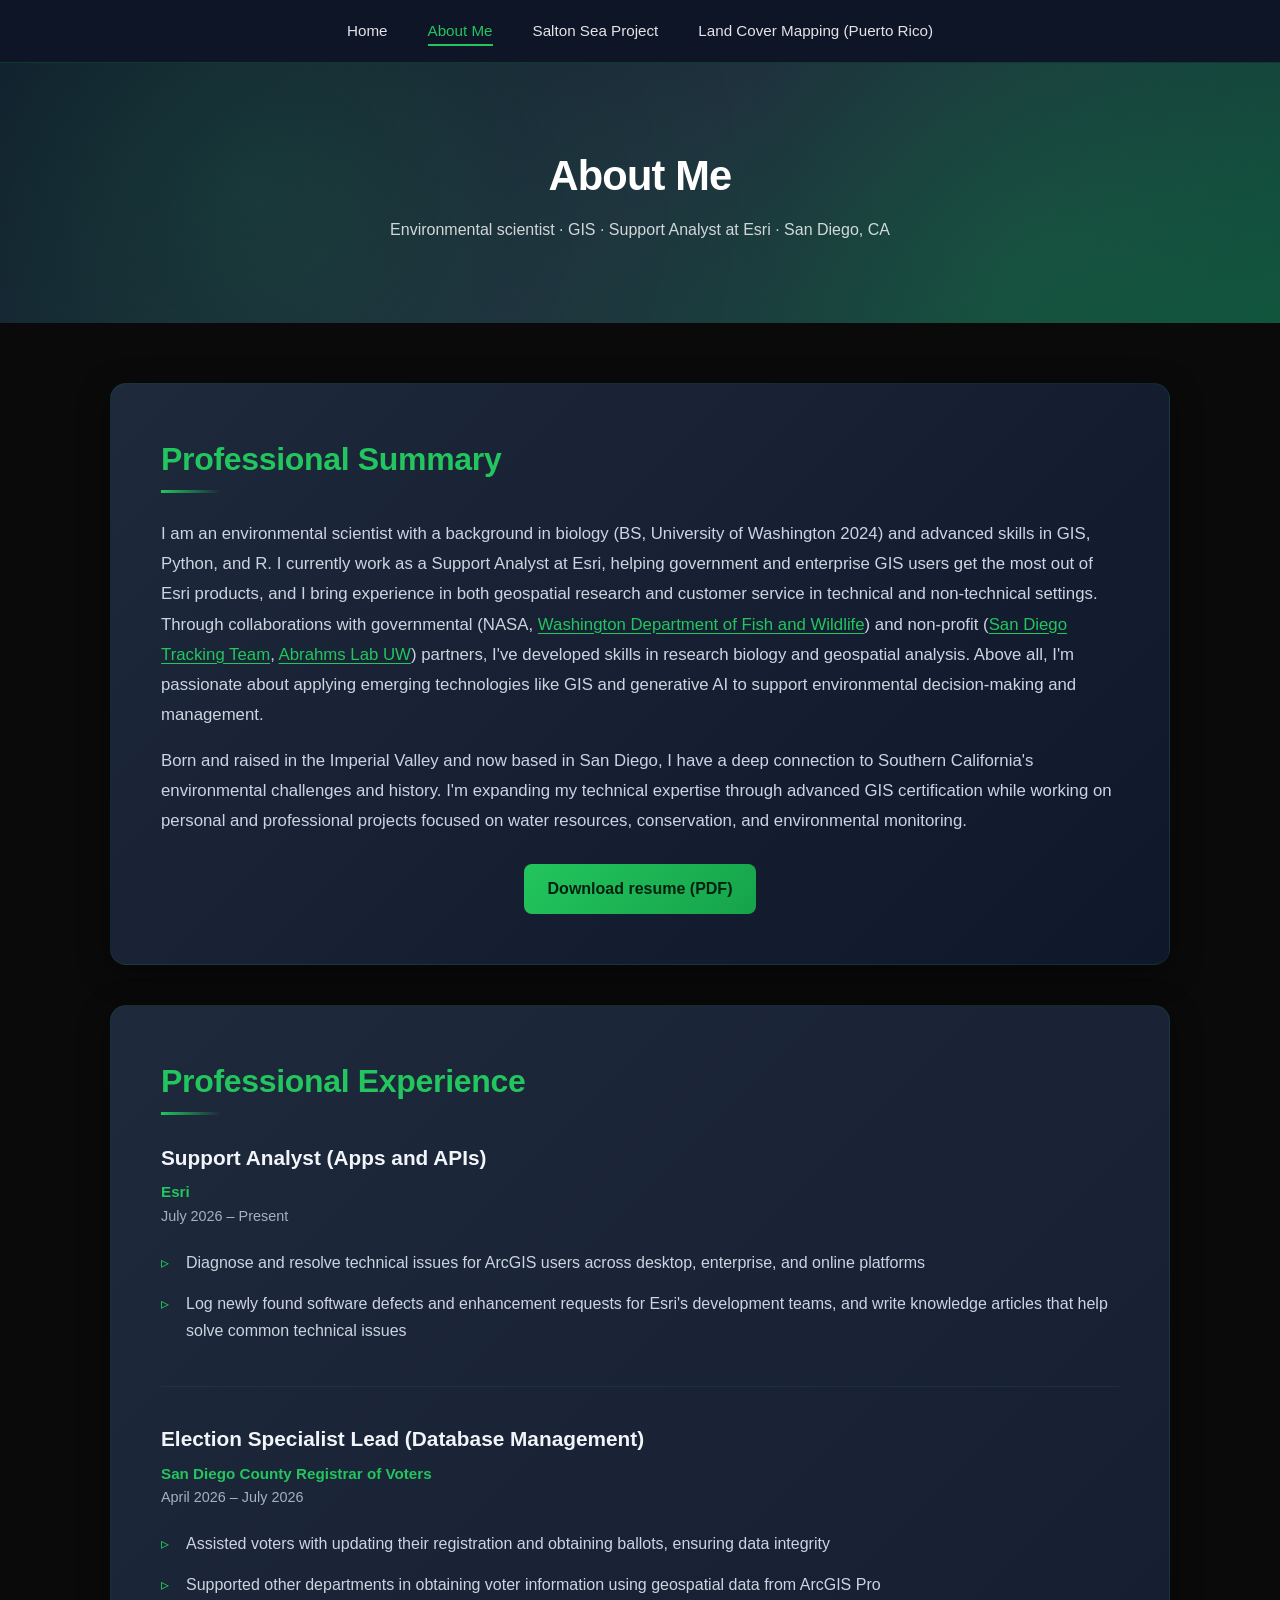
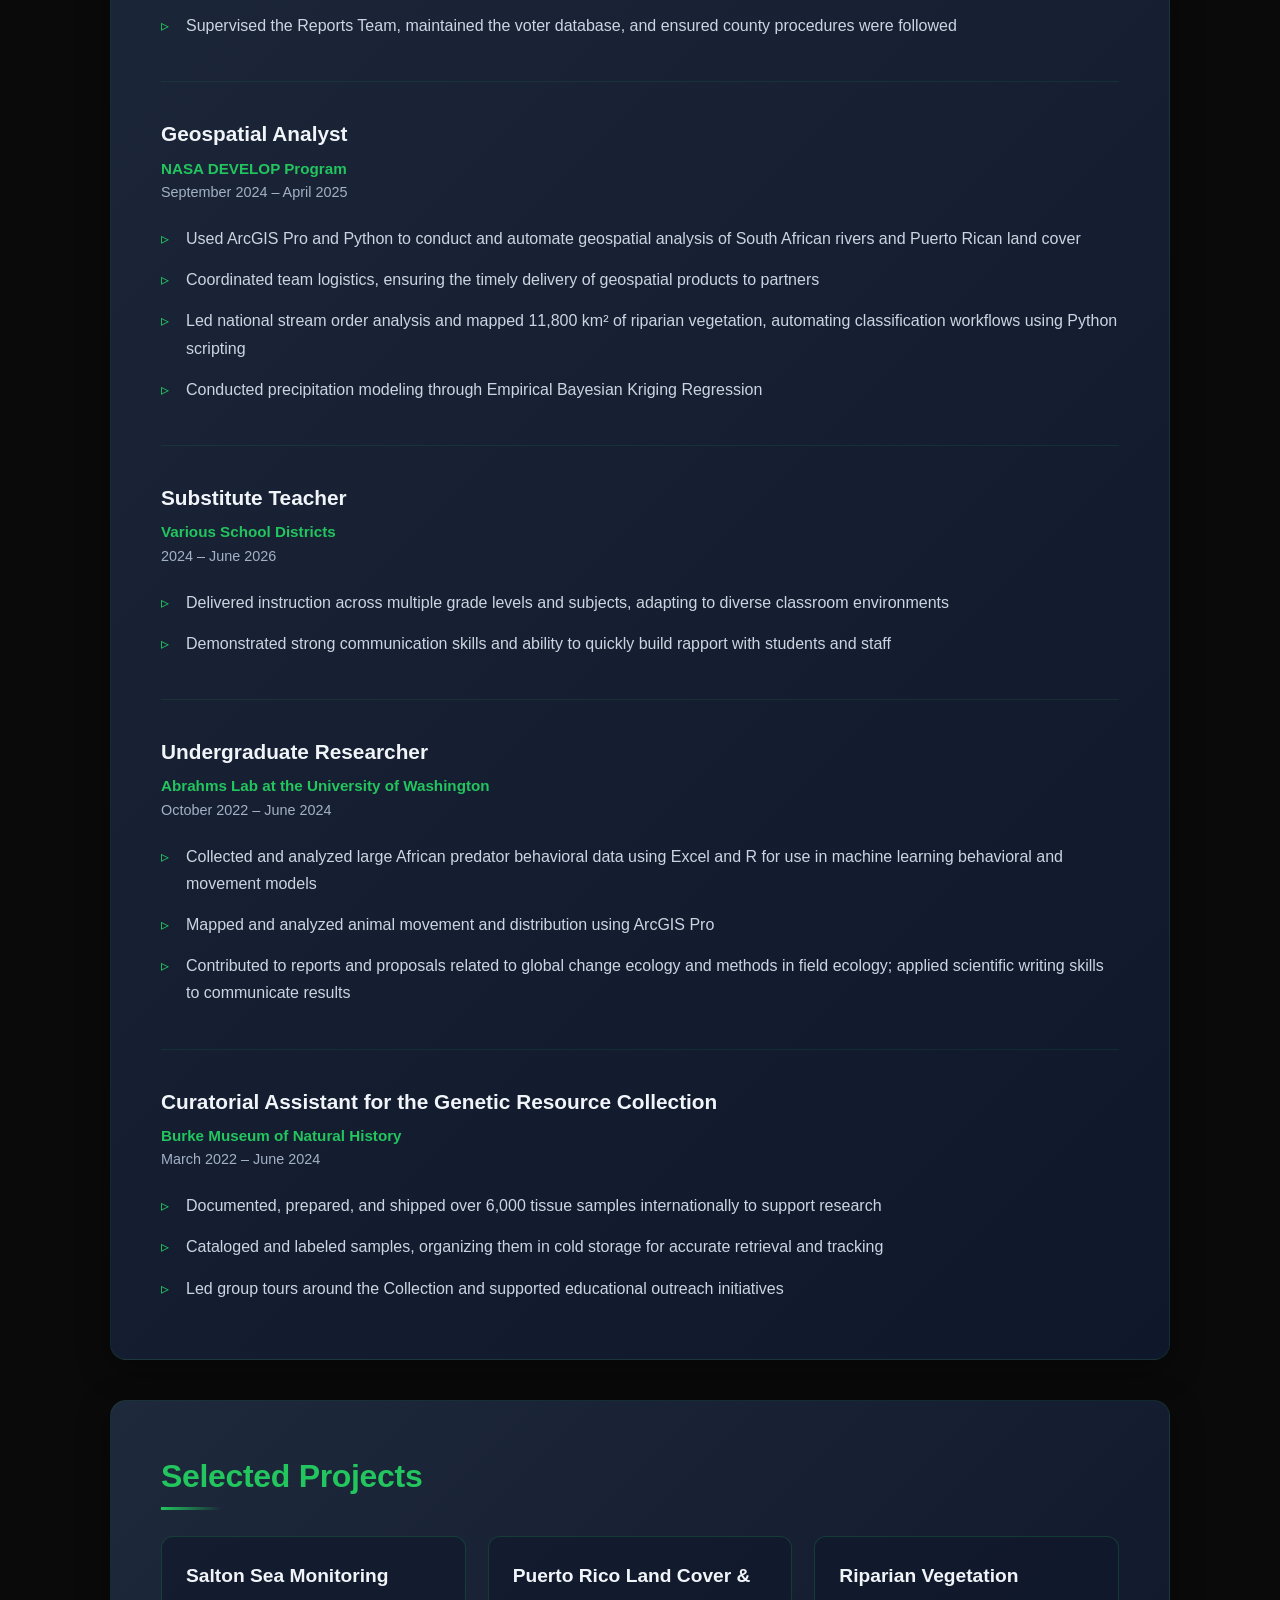
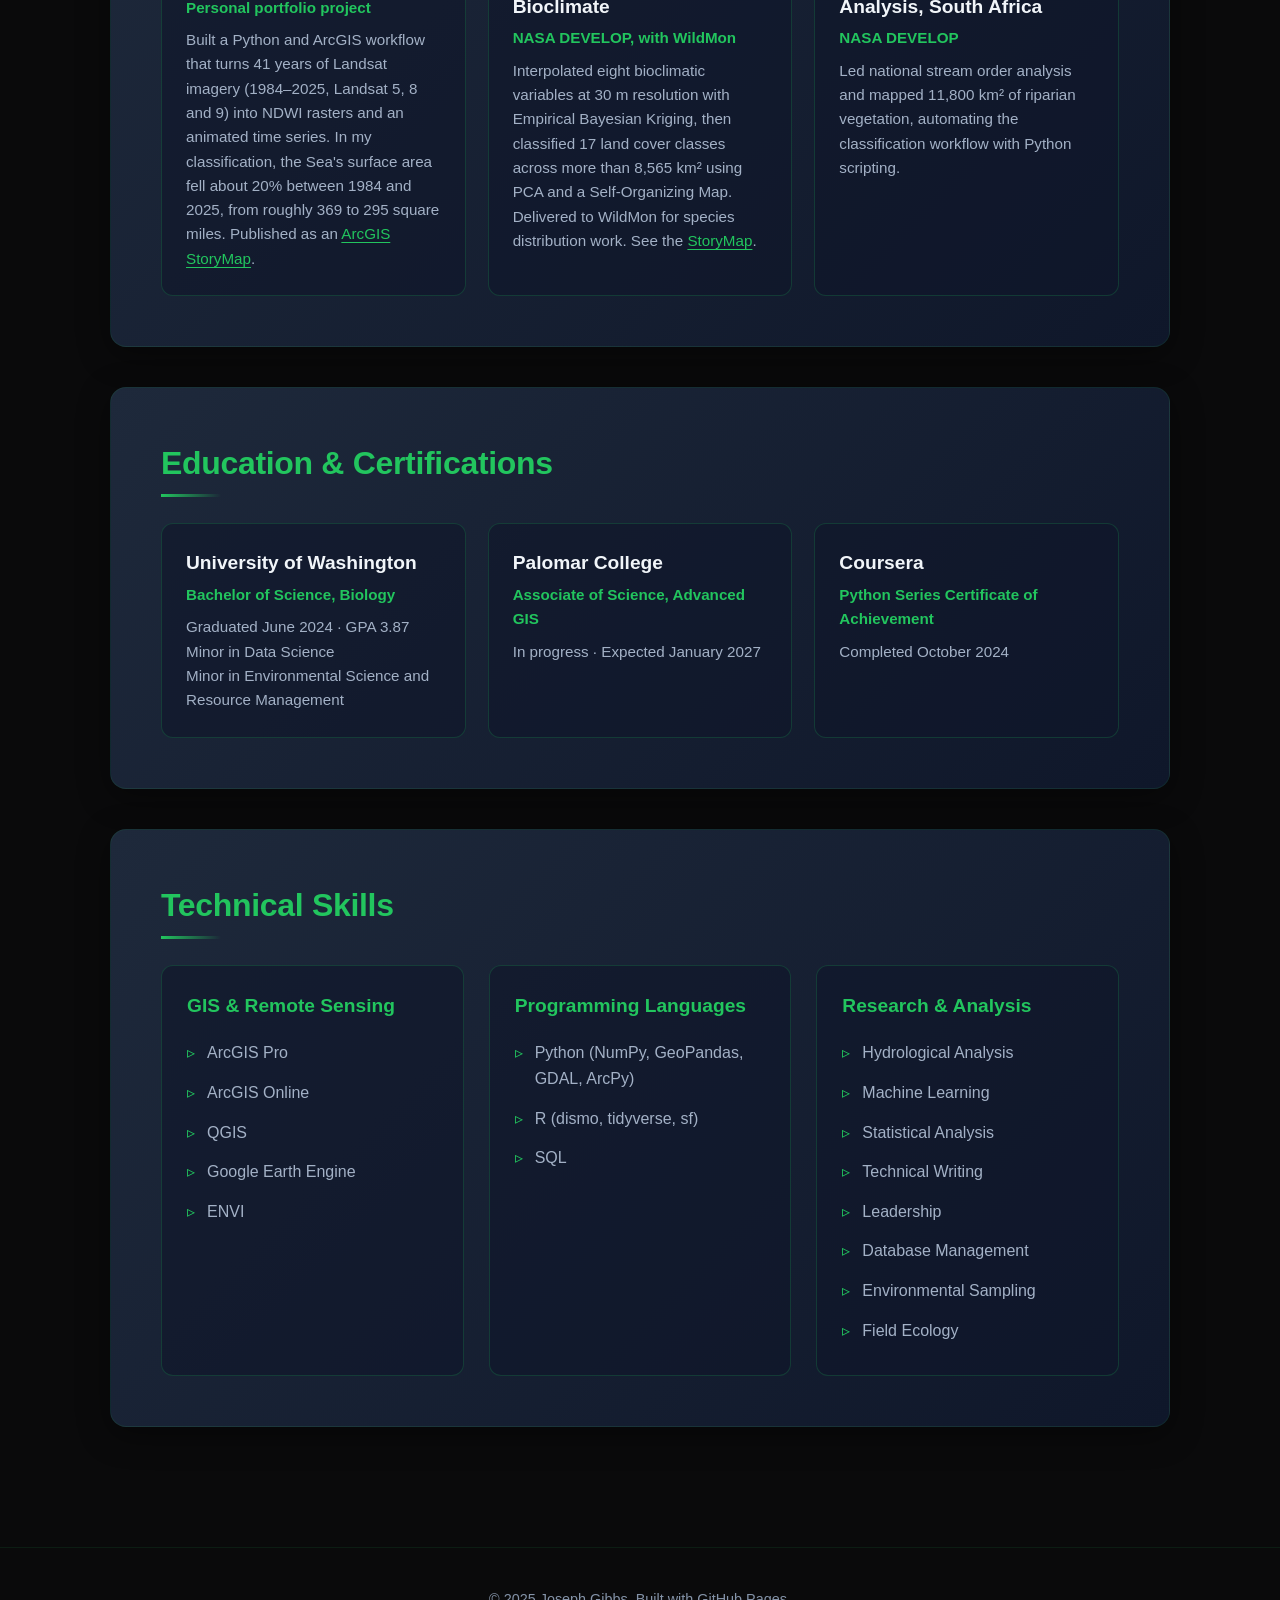
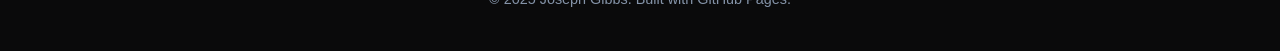
==== commit 1303f6aa: "Revise About Me section with updated experience Updated professional summary and experience sections" ====
--- a/about.html
+++ b/about.html
@@ -29,13 +29,13 @@
 
     <header class="page-header">
         <h1>About Me</h1>
-        <p>Environmental scientist &middot; GIS &middot; San Diego, CA</p>
+        <p>Environmental scientist &middot; GIS &middot; Support Analyst at Esri &middot; San Diego, CA</p>
     </header>
 
     <main id="main" class="container">
         <section id="bio">
             <h2>Professional Summary</h2>
-            <p>I am an environmental scientist with a background in biology (BS, University of Washington 2024) and advanced skills in GIS, Python, and R. Through collaborations with governmental (NASA, <a href="https://wdfw.wa.gov/hunting/management/predator-prey-study" target="_blank" rel="noopener noreferrer">Washington Department of Fish and Wildlife</a>) and non-profit (<a href="https://www.sdtt.org/" target="_blank" rel="noopener noreferrer">San Diego Tracking Team</a>, <a href="https://www.abrahmslab.com/home" target="_blank" rel="noopener noreferrer">Abrahms Lab UW</a>) partners, I've developed skills in research biology and geospatial analysis. Above all, I'm passionate about applying emerging technologies like GIS and generative AI to support environmental decision-making and management.</p>
+            <p>I am an environmental scientist with a background in biology (BS, University of Washington 2024) and advanced skills in GIS, Python, and R. I currently work as a Support Analyst at Esri, helping government and enterprise GIS users get the most out of Esri products, and I bring experience in both geospatial research and customer service in technical and non-technical settings. Through collaborations with governmental (NASA, <a href="https://wdfw.wa.gov/hunting/management/predator-prey-study" target="_blank" rel="noopener noreferrer">Washington Department of Fish and Wildlife</a>) and non-profit (<a href="https://www.sdtt.org/" target="_blank" rel="noopener noreferrer">San Diego Tracking Team</a>, <a href="https://www.abrahmslab.com/home" target="_blank" rel="noopener noreferrer">Abrahms Lab UW</a>) partners, I've developed skills in research biology and geospatial analysis. Above all, I'm passionate about applying emerging technologies like GIS and generative AI to support environmental decision-making and management.</p>
             <p>Born and raised in the Imperial Valley and now based in San Diego, I have a deep connection to Southern California's environmental challenges and history. I'm expanding my technical expertise through advanced GIS certification while working on personal and professional projects focused on water resources, conservation, and environmental monitoring.</p>
             <div class="resume-row">
                 <a class="btn btn-primary" href="jg_resume.pdf" download>Download resume (PDF)</a>
@@ -46,12 +46,33 @@
             <h2>Professional Experience</h2>
 
             <article class="experience-item">
+                <h3>Support Analyst (Apps and APIs)</h3>
+                <div class="experience-meta">Esri</div>
+                <div class="experience-date">July 2026 &ndash; Present</div>
+                <ul>
+                    <li>Diagnose and resolve technical issues for ArcGIS users across desktop, enterprise, and online platforms</li>
+                    <li>Log newly found software defects and enhancement requests for Esri's development teams, and write knowledge articles that help solve common technical issues</li>
+                </ul>
+            </article>
+
+            <article class="experience-item">
+                <h3>Election Specialist Lead (Database Management)</h3>
+                <div class="experience-meta">San Diego County Registrar of Voters</div>
+                <div class="experience-date">April 2026 &ndash; July 2026</div>
+                <ul>
+                    <li>Assisted voters with updating their registration and obtaining ballots, ensuring data integrity</li>
+                    <li>Supported other departments in obtaining voter information using geospatial data from ArcGIS Pro</li>
+                    <li>Supervised the Reports Team, maintained the voter database, and ensured county procedures were followed</li>
+                </ul>
+            </article>
+
+            <article class="experience-item">
                 <h3>Geospatial Analyst</h3>
                 <div class="experience-meta">NASA DEVELOP Program</div>
                 <div class="experience-date">September 2024 &ndash; April 2025</div>
                 <ul>
-                    <li>Leveraged ArcGIS Pro and Python to conduct and automate hydrological analysis of South African rivers and riparian zones</li>
-                    <li>Coordinated logistics, ensuring the timely delivery of geospatial recommendations to stakeholders</li>
+                    <li>Used ArcGIS Pro and Python to conduct and automate geospatial analysis of South African rivers and Puerto Rican land cover</li>
+                    <li>Coordinated team logistics, ensuring the timely delivery of geospatial products to partners</li>
                     <li>Led national stream order analysis and mapped 11,800 km² of riparian vegetation, automating classification workflows using Python scripting</li>
                     <li>Conducted precipitation modeling through Empirical Bayesian Kriging Regression</li>
                 </ul>
@@ -60,7 +81,7 @@
             <article class="experience-item">
                 <h3>Substitute Teacher</h3>
                 <div class="experience-meta">Various School Districts</div>
-                <div class="experience-date">2024 &ndash; Present</div>
+                <div class="experience-date">2024 &ndash; June 2026</div>
                 <ul>
                     <li>Delivered instruction across multiple grade levels and subjects, adapting to diverse classroom environments</li>
                     <li>Demonstrated strong communication skills and ability to quickly build rapport with students and staff</li>
@@ -72,7 +93,8 @@
                 <div class="experience-meta">Abrahms Lab at the University of Washington</div>
                 <div class="experience-date">October 2022 &ndash; June 2024</div>
                 <ul>
-                    <li>Analyzed accelerometer and observational data in Excel and R to build labeled training sets for machine learning models predicting lion and African wild dog behavior</li>
+                    <li>Collected and analyzed large African predator behavioral data using Excel and R for use in machine learning behavioral and movement models</li>
+                    <li>Mapped and analyzed animal movement and distribution using ArcGIS Pro</li>
                     <li>Contributed to reports and proposals related to global change ecology and methods in field ecology; applied scientific writing skills to communicate results</li>
                 </ul>
             </article>
@@ -82,11 +104,32 @@
                 <div class="experience-meta">Burke Museum of Natural History</div>
                 <div class="experience-date">March 2022 &ndash; June 2024</div>
                 <ul>
-                    <li>Cataloged and labeled tissue samples, organizing them in cold storage for accurate retrieval and tracking</li>
-                    <li>Prepared and shipped specimens under lab-safety protocols supporting genomic and species-conservation studies</li>
-                    <li>Engaged with the community, leading events for the public to explain the importance of the Collection</li>
+                    <li>Documented, prepared, and shipped over 6,000 tissue samples internationally to support research</li>
+                    <li>Cataloged and labeled samples, organizing them in cold storage for accurate retrieval and tracking</li>
+                    <li>Led group tours around the Collection and supported educational outreach initiatives</li>
                 </ul>
             </article>
+        </section>
+
+        <section id="projects">
+            <h2>Selected Projects</h2>
+            <div class="education-grid">
+                <article class="education-item">
+                    <h3>Salton Sea Monitoring</h3>
+                    <div class="education-meta">Personal portfolio project</div>
+                    <div class="education-details">Built a Python and ArcGIS workflow that turns 41 years of Landsat imagery (1984&ndash;2025, Landsat 5, 8 and 9) into NDWI rasters and an animated time series. In my classification, the Sea's surface area fell about 20% between 1984 and 2025, from roughly 369 to 295 square miles. Published as an <a href="https://arcg.is/1CanWe5" target="_blank" rel="noopener noreferrer">ArcGIS StoryMap</a>.</div>
+                </article>
+                <article class="education-item">
+                    <h3>Puerto Rico Land Cover &amp; Bioclimate</h3>
+                    <div class="education-meta">NASA DEVELOP, with WildMon</div>
+                    <div class="education-details">Interpolated eight bioclimatic variables at 30 m resolution with Empirical Bayesian Kriging, then classified 17 land cover classes across more than 8,565 km² using PCA and a Self-Organizing Map. Delivered to WildMon for species distribution work. See the <a href="https://arcg.is/0XiqeW1" target="_blank" rel="noopener noreferrer">StoryMap</a>.</div>
+                </article>
+                <article class="education-item">
+                    <h3>Riparian Vegetation Analysis, South Africa</h3>
+                    <div class="education-meta">NASA DEVELOP</div>
+                    <div class="education-details">Led national stream order analysis and mapped 11,800 km² of riparian vegetation, automating the classification workflow with Python scripting.</div>
+                </article>
+            </div>
         </section>
 
         <section id="education">
@@ -100,7 +143,7 @@
                 <article class="education-item">
                     <h3>Palomar College</h3>
                     <div class="education-meta">Associate of Science, Advanced GIS</div>
-                    <div class="education-details">In progress &middot; Expected June 2026</div>
+                    <div class="education-details">In progress &middot; Expected January 2027</div>
                 </article>
                 <article class="education-item">
                     <h3>Coursera</h3>
@@ -117,6 +160,7 @@
                     <h3>GIS &amp; Remote Sensing</h3>
                     <ul>
                         <li>ArcGIS Pro</li>
+                        <li>ArcGIS Online</li>
                         <li>QGIS</li>
                         <li>Google Earth Engine</li>
                         <li>ENVI</li>
@@ -137,6 +181,8 @@
                         <li>Machine Learning</li>
                         <li>Statistical Analysis</li>
                         <li>Technical Writing</li>
+                        <li>Leadership</li>
+                        <li>Database Management</li>
                         <li>Environmental Sampling</li>
                         <li>Field Ecology</li>
                     </ul>
--- a/style.css
+++ b/style.css
@@ -0,0 +1,199 @@
+/* Shared styles for index.html and about.html */
+:root {
+  --bg: #0a0a0b;
+  --panel-1: #1e293b;
+  --panel-2: #0f172a;
+  --card: rgba(15, 23, 42, .6);
+  --text: #e4e4e7;
+  --text-soft: #cbd5e1;
+  --text-muted: #a3b1c6;      /* lighter than before for better contrast */
+  --text-faint: #8493a8;
+  --green: #22c55e;
+  --green-dark: #16a34a;
+  --line: rgba(34, 197, 94, .2);
+  --line-soft: rgba(34, 197, 94, .1);
+  --radius: 14px;
+}
+
+* { margin: 0; padding: 0; box-sizing: border-box; }
+html { scroll-behavior: smooth; }
+@media (prefers-reduced-motion: reduce) { html { scroll-behavior: auto; } * { transition: none !important; animation: none !important; } }
+
+body {
+  font-family: 'Inter', -apple-system, BlinkMacSystemFont, 'Segoe UI', Roboto, sans-serif;
+  line-height: 1.6; color: var(--text); background: var(--bg);
+  -webkit-font-smoothing: antialiased;
+}
+img { max-width: 100%; }
+[id] { scroll-margin-top: 84px; }   /* keeps headings clear of the sticky nav */
+
+/* ---- accessibility helpers ---- */
+.skip-link {
+  position: absolute; left: 12px; top: -60px; z-index: 200;
+  background: var(--green); color: #052e14; font-weight: 600;
+  padding: 10px 16px; border-radius: 8px; text-decoration: none;
+}
+.skip-link:focus { top: 12px; }
+a:focus-visible, button:focus-visible {
+  outline: 3px solid var(--green); outline-offset: 3px; border-radius: 6px;
+}
+
+/* ---- nav ---- */
+nav {
+  background: rgba(15, 23, 42, .95);
+  -webkit-backdrop-filter: blur(10px); backdrop-filter: blur(10px);
+  padding: 18px 0; position: sticky; top: 0; z-index: 100;
+  border-bottom: 1px solid var(--line);
+}
+nav ul { list-style: none; display: flex; justify-content: center; flex-wrap: wrap; gap: 14px 40px; padding: 0 20px; }
+nav a {
+  color: var(--text); text-decoration: none; font-weight: 500; font-size: .95em;
+  transition: color .3s ease; position: relative; padding: 4px 0;
+}
+nav a::after {
+  content: ''; position: absolute; bottom: -3px; left: 0; width: 0; height: 2px;
+  background: var(--green); transition: width .3s ease;
+}
+nav a:hover, nav a[aria-current="page"] { color: var(--green); }
+nav a:hover::after, nav a[aria-current="page"]::after { width: 100%; }
+
+/* ---- headers ---- */
+header.hero {
+  background: linear-gradient(rgba(15, 23, 42, .72), rgba(15, 23, 42, .78)), url('IMG_2458.jpg') center / cover no-repeat;
+  background-color: var(--panel-2);       /* fallback if the photo fails to load */
+  background-attachment: fixed;
+  color: #fff; padding: 140px 20px; text-align: center; position: relative; overflow: hidden;
+}
+header.hero::before, .page-header::before {
+  content: ''; position: absolute; inset: 0; pointer-events: none;
+  background: radial-gradient(circle at 20% 50%, rgba(34, 197, 94, .15) 0%, transparent 50%),
+              radial-gradient(circle at 80% 80%, rgba(34, 197, 94, .15) 0%, transparent 50%);
+}
+header.hero > * { position: relative; }
+header.hero h1 { font-size: clamp(2.4em, 6vw, 3.6em); margin-bottom: 14px; font-weight: 700; letter-spacing: -.02em; line-height: 1.1; }
+header.hero .role { font-size: 1.3em; opacity: .95; font-weight: 300; margin-bottom: 10px; }
+header.hero .tagline { font-size: 1.1em; opacity: .8; font-weight: 300; max-width: 700px; margin: 0 auto; }
+.hero-actions { display: flex; gap: 14px; justify-content: center; flex-wrap: wrap; margin-top: 32px; }
+
+.page-header {
+  background: linear-gradient(135deg, #0f172a 0%, #1e293b 50%, #0f4c3a 100%);
+  color: #fff; padding: 80px 20px; text-align: center; position: relative; overflow: hidden;
+}
+.page-header h1 { font-size: clamp(2em, 5vw, 2.6em); position: relative; font-weight: 700; letter-spacing: -.02em; }
+.page-header p { position: relative; opacity: .8; margin-top: 8px; }
+
+/* ---- layout ---- */
+.container { max-width: 1100px; margin: 0 auto; padding: 20px; }
+section {
+  background: linear-gradient(135deg, var(--panel-1) 0%, var(--panel-2) 100%);
+  margin: 40px 0; padding: 50px; border-radius: 16px;
+  border: 1px solid var(--line-soft); box-shadow: 0 8px 32px rgba(0, 0, 0, .4);
+}
+h2 {
+  color: var(--green); margin-bottom: 34px; font-size: 2em; font-weight: 700;
+  letter-spacing: -.01em; position: relative; display: inline-block;
+}
+h2::after {
+  content: ''; position: absolute; bottom: -8px; left: 0; width: 60px; height: 3px;
+  background: linear-gradient(90deg, var(--green), transparent);
+}
+section p { color: var(--text-soft); line-height: 1.8; font-size: 1.05em; margin-bottom: 15px; }
+section p:last-child { margin-bottom: 0; }
+section a:not(.btn):not(.project-link) { color: var(--green); text-underline-offset: 3px; }
+section a:not(.btn):not(.project-link):hover { color: #4ade80; }
+
+/* ---- buttons ---- */
+.btn, .project-link {
+  display: inline-flex; align-items: center; gap: 8px; text-decoration: none;
+  padding: 12px 24px; border-radius: 8px; font-weight: 600;
+  transition: transform .3s ease, box-shadow .3s ease, background .3s ease;
+}
+.btn-primary, .project-link { background: linear-gradient(135deg, var(--green), var(--green-dark)); color: #04210f; }
+.btn-primary:hover, .project-link:hover { transform: translateY(-2px); box-shadow: 0 8px 24px rgba(34, 197, 94, .4); }
+.btn-ghost { color: #fff; border: 2px solid rgba(255, 255, 255, .45); }
+.btn-ghost:hover { background: rgba(255, 255, 255, .12); border-color: #fff; transform: translateY(-2px); }
+
+/* ---- project cards (home) ---- */
+.project-card {
+  background: var(--card); padding: 35px; margin-bottom: 25px; border-radius: 12px;
+  border: 1px solid var(--line); transition: transform .3s ease, border-color .3s ease, box-shadow .3s ease;
+  position: relative; overflow: hidden;
+}
+.project-card:last-child { margin-bottom: 0; }
+.project-card::before {
+  content: ''; position: absolute; top: 0; left: 0; width: 4px; height: 100%;
+  background: linear-gradient(180deg, var(--green), var(--green-dark));
+  transform: scaleY(0); transition: transform .3s ease;
+}
+.project-card:hover, .project-card:focus-within { transform: translateX(8px); border-color: rgba(34, 197, 94, .4); box-shadow: 0 12px 40px rgba(34, 197, 94, .2); }
+.project-card:hover::before, .project-card:focus-within::before { transform: scaleY(1); }
+.project-card h3 { color: #f1f5f9; margin-bottom: 6px; font-size: 1.4em; font-weight: 600; }
+.project-card .org { color: var(--green); font-weight: 600; font-size: .9em; letter-spacing: .02em; margin-bottom: 14px !important; }
+.project-card p { color: var(--text-muted); line-height: 1.7; }
+.chips { display: flex; flex-wrap: wrap; gap: 8px; margin: 18px 0 4px; list-style: none; }
+.chips li {
+  font-size: .8em; font-weight: 500; color: var(--text-soft);
+  padding: 4px 12px; border-radius: 999px; background: rgba(34, 197, 94, .1); border: 1px solid var(--line);
+}
+.chips li.stat { color: #bbf7d0; font-weight: 600; }
+.project-link { margin-top: 18px; }
+
+/* ---- contact ---- */
+.contact { text-align: center; }
+.contact-links { display: flex; justify-content: center; gap: 18px; margin-top: 30px; flex-wrap: wrap; }
+.contact-links a {
+  color: var(--green); text-decoration: none; font-size: 1.1em; font-weight: 500;
+  padding: 12px 24px; border: 2px solid rgba(34, 197, 94, .35); border-radius: 8px;
+  transition: background .3s ease, border-color .3s ease, transform .3s ease;
+}
+.contact-links a:hover { background: rgba(34, 197, 94, .1); border-color: var(--green); transform: translateY(-2px); }
+
+/* ---- about page ---- */
+.resume-row { text-align: center; margin-top: 28px; }
+.timeline { position: relative; }
+.experience-item { margin-bottom: 35px; padding-bottom: 35px; border-bottom: 1px solid var(--line-soft); }
+.experience-item:last-child { border-bottom: none; margin-bottom: 0; padding-bottom: 0; }
+.experience-item h3 { color: #f1f5f9; font-size: 1.3em; margin-bottom: 6px; }
+.experience-meta { color: var(--green); font-size: .95em; font-weight: 600; }
+.experience-date { color: var(--text-muted); font-size: .9em; margin-bottom: 14px; }
+.experience-item ul, .skill-category ul { list-style: none; }
+.experience-item li { color: var(--text-soft); padding: 7px 0 7px 25px; position: relative; line-height: 1.7; }
+.experience-item li::before, .skill-category li::before { content: '▹'; position: absolute; left: 0; color: var(--green); }
+
+.education-grid { display: grid; grid-template-columns: repeat(auto-fit, minmax(280px, 1fr)); gap: 22px; }
+.education-item { background: var(--card); border: 1px solid var(--line); border-radius: 12px; padding: 24px; }
+.education-item h3 { color: #f1f5f9; font-size: 1.2em; margin-bottom: 4px; }
+.education-meta { color: var(--green); font-size: .95em; font-weight: 600; margin-bottom: 8px; }
+.education-details { color: var(--text-muted); font-size: .95em; line-height: 1.6; }
+
+.skills-grid { display: grid; grid-template-columns: repeat(auto-fit, minmax(280px, 1fr)); gap: 25px; }
+.skill-category {
+  background: var(--card); padding: 25px; border-radius: 12px; border: 1px solid var(--line);
+  transition: transform .3s ease, border-color .3s ease, box-shadow .3s ease;
+}
+.skill-category:hover { transform: translateY(-5px); border-color: rgba(34, 197, 94, .5); box-shadow: 0 8px 24px rgba(34, 197, 94, .15); }
+.skill-category h3 { color: var(--green); margin-bottom: 12px; font-size: 1.2em; font-weight: 600; }
+.skill-category li { padding: 7px 0 7px 20px; color: var(--text-muted); position: relative; }
+
+/* ---- footer ---- */
+footer {
+  text-align: center; padding: 40px 20px; color: var(--text-faint); font-size: .9em;
+  border-top: 1px solid var(--line-soft); margin-top: 60px;
+}
+footer a { color: var(--text-muted); }
+
+/* ---- small screens ---- */
+@media (max-width: 768px) {
+  header.hero { padding: 100px 20px; background-attachment: scroll; }  /* "fixed" backgrounds break on iOS */
+  .page-header { padding: 60px 20px; }
+  section { padding: 30px 22px; margin: 28px 0; }
+  .project-card { padding: 26px 22px; }
+  .project-card:hover, .project-card:focus-within { transform: none; }
+  nav ul { gap: 10px 22px; }
+  h2 { font-size: 1.7em; }
+}
+@media print {
+  nav, .hero-actions, .skip-link { display: none; }
+  body, section { background: #fff; color: #000; box-shadow: none; }
+  h2, a { color: #000; }
+}
